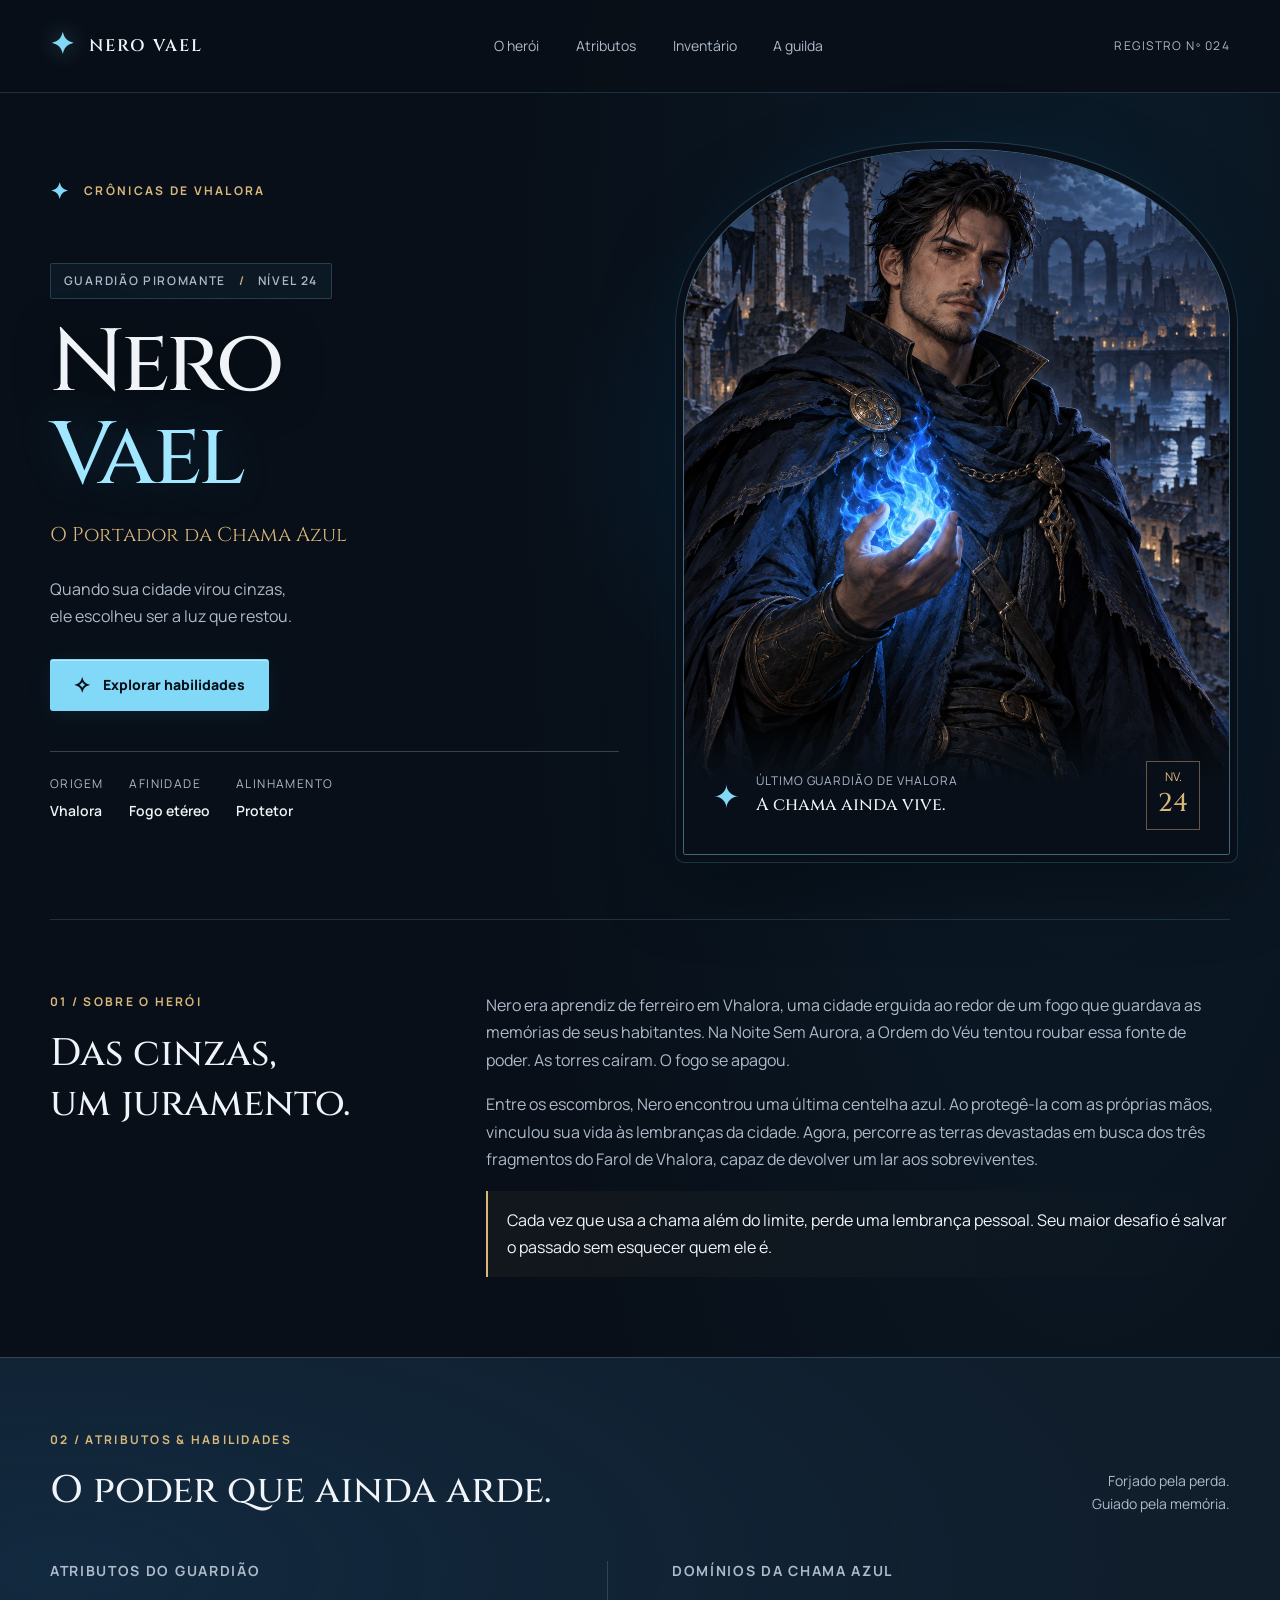
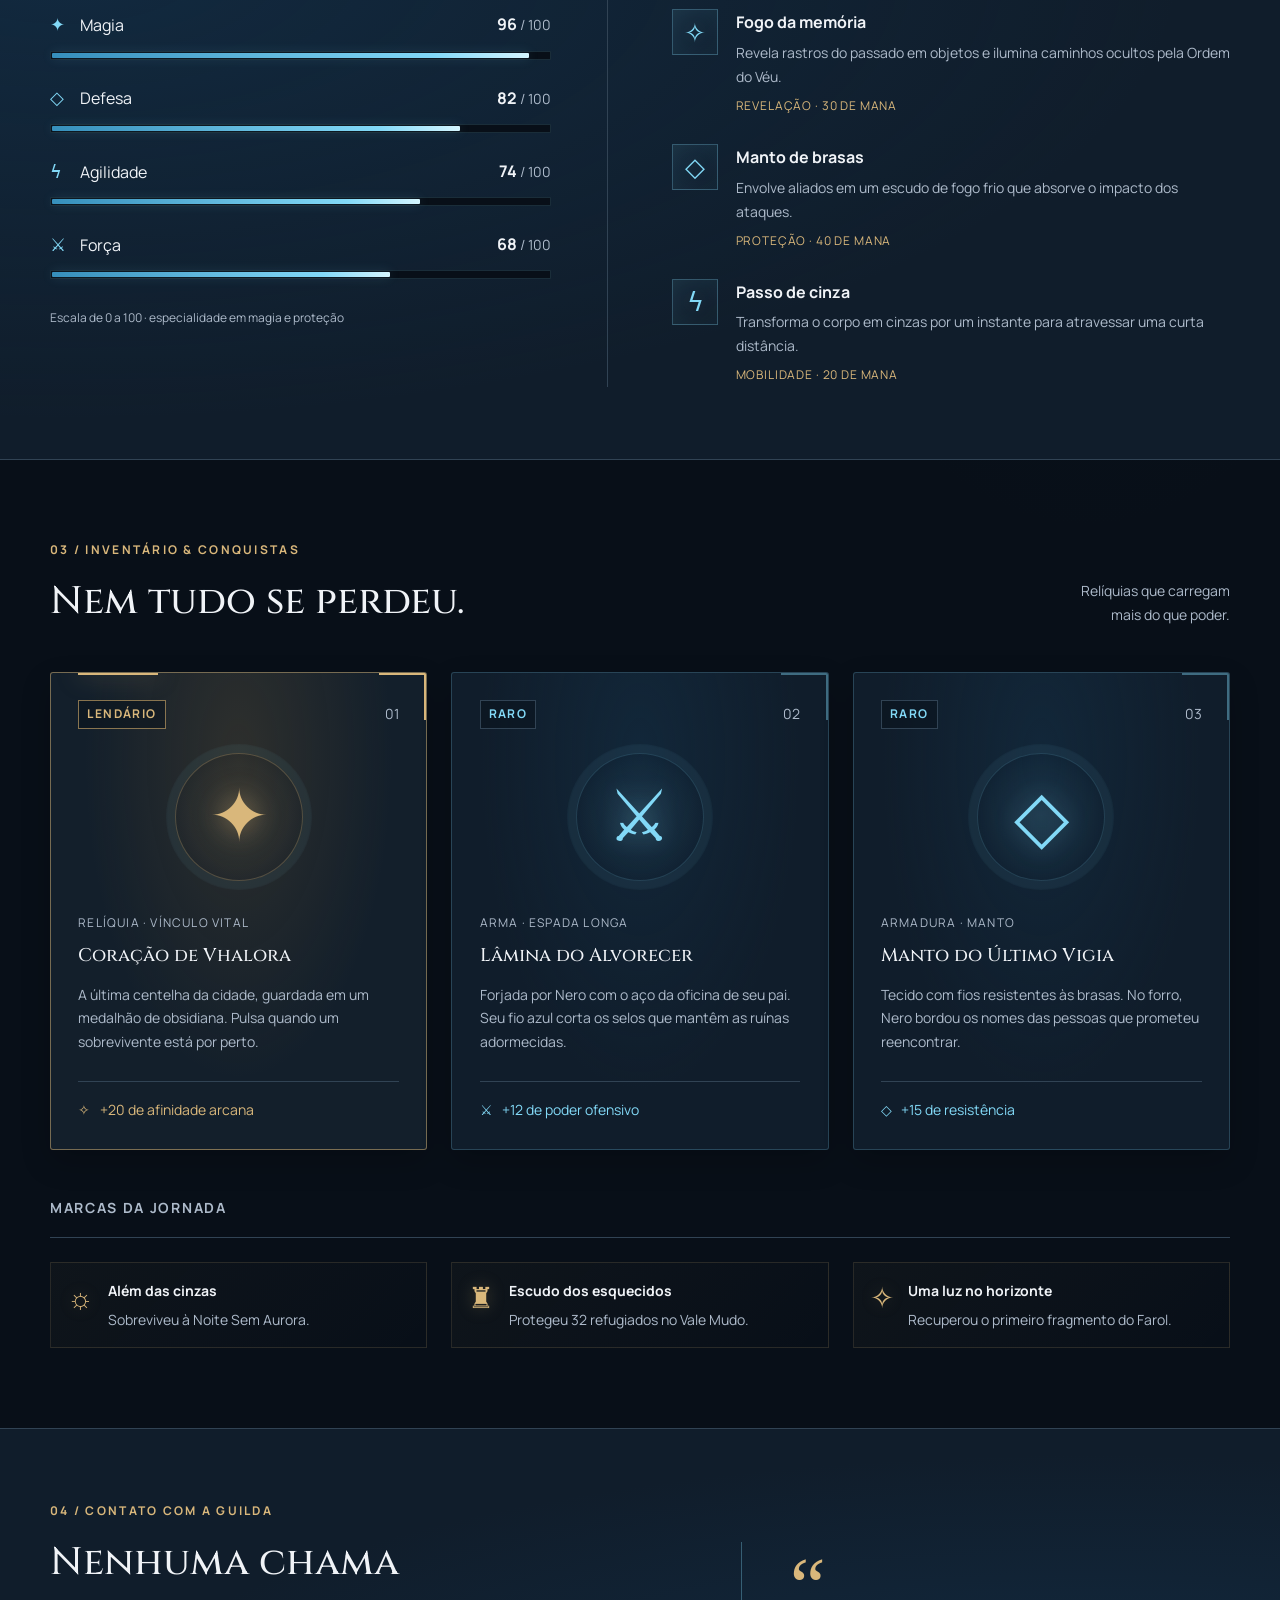
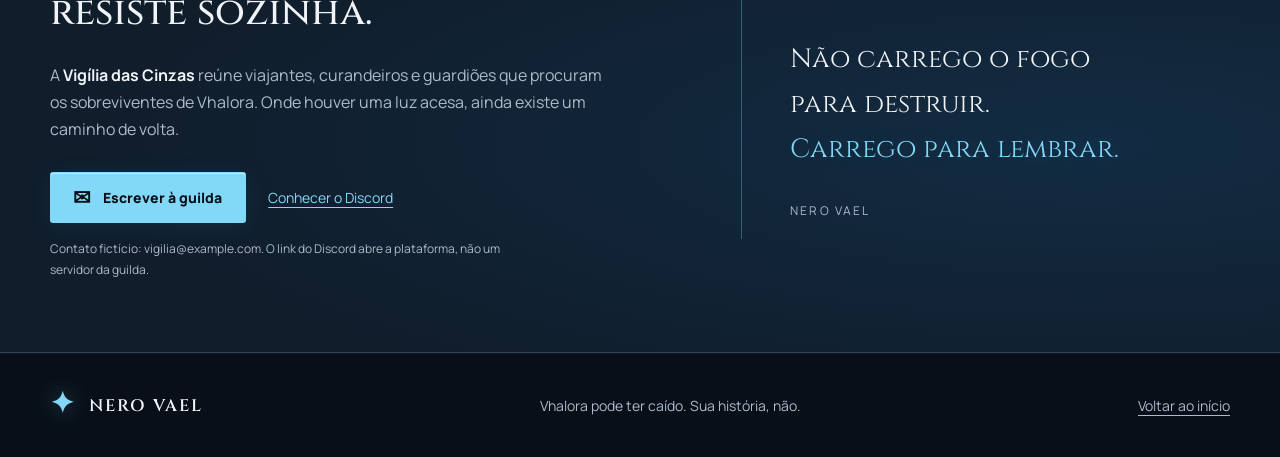
==== index.html @ 5d84b504 "Add files via upload" ====
<!doctype html>
<html lang="pt-BR">
<head>
  <meta charset="utf-8">
  <meta name="viewport" content="width=device-width, initial-scale=1">
  <meta name="description" content="Conheça Nero Vael, o Portador da Chama Azul. História, habilidades e relíquias de um guardião que protege a última centelha de Vhalora.">
  <meta name="theme-color" content="#080f18">
  <title>Nero Vael | O Portador da Chama Azul</title>
  <link rel="icon" type="image/svg+xml" href="data:image/svg+xml,%3Csvg xmlns='http://www.w3.org/2000/svg' viewBox='0 0 32 32'%3E%3Crect width='32' height='32' rx='7' fill='%23080f18'/%3E%3Cpath d='M16 3 20 12 29 16 20 20 16 29 12 20 3 16 12 12Z' fill='%2382d9f7'/%3E%3C/svg%3E">
  <link rel="preconnect" href="https://fonts.googleapis.com">
  <link rel="preconnect" href="https://fonts.gstatic.com" crossorigin>
  <link href="https://fonts.googleapis.com/css2?family=Cinzel:wght@400;500;600;700&family=Manrope:wght@400;500;600;700;800&display=swap" rel="stylesheet">
  <link rel="stylesheet" href="style.css">
</head>
<body>
  <a class="pular-conteudo" href="#conteudo">Pular para o conteúdo</a>

  <!-- Cabeçalho: os quatro links levam às seções da mesma página. -->
  <header class="cabecalho" id="topo">
    <div class="container cabecalho-conteudo">
      <a class="marca" href="#topo" aria-label="Nero Vael, início"><span aria-hidden="true">✦</span> NERO VAEL</a>
      <nav class="menu" aria-label="Navegação principal">
        <a href="#sobre">O herói</a>
        <a href="#atributos">Atributos</a>
        <a href="#inventario">Inventário</a>
        <a href="#guilda">A guilda</a>
      </nav>
      <span class="registro">REGISTRO Nº 024</span>
    </div>
  </header>

  <main id="conteudo">
    <!-- 01. Sobre o Herói: identidade, retrato e história original. -->
    <section class="sobre container" id="sobre" aria-labelledby="nome-heroi">
      <div class="apresentacao">
        <p class="sobretitulo"><span aria-hidden="true">✦</span> CRÔNICAS DE VHALORA</p>
        <p class="classe">GUARDIÃO PIROMANTE <span aria-hidden="true">/</span> NÍVEL 24</p>
        <h1 id="nome-heroi">Nero <span>Vael</span></h1>
        <p class="titulo-heroi">O Portador da Chama Azul</p>
        <p class="resumo">Quando sua cidade virou cinzas,<br class="quebra-desktop"> ele escolheu ser a luz que restou.</p>
        <a class="botao botao-primario" href="#atributos"><span aria-hidden="true">✧</span> Explorar habilidades</a>
        <dl class="dados-heroi">
          <div><dt>ORIGEM</dt><dd>Vhalora</dd></div>
          <div><dt>AFINIDADE</dt><dd>Fogo etéreo</dd></div>
          <div><dt>ALINHAMENTO</dt><dd>Protetor</dd></div>
        </dl>
      </div>
      <figure class="retrato">
        <img src="imagens/nero-vael.png" alt="Nero Vael, guardião de cabelos escuros e manto azul-noturno, segurando uma chama azul diante das ruínas de Vhalora." width="768" height="1024" fetchpriority="high">
        <figcaption><span aria-hidden="true">✦</span><div><span class="legenda-menor">ÚLTIMO GUARDIÃO DE VHALORA</span><strong>A chama ainda vive.</strong></div><span class="selo-nivel">NV.<b>24</b></span></figcaption>
      </figure>
      <div class="historia">
        <div><p class="sobretitulo">01 / SOBRE O HERÓI</p><h2>Das cinzas, <br>um juramento.</h2></div>
        <div class="historia-texto"><p>Nero era aprendiz de ferreiro em Vhalora, uma cidade erguida ao redor de um fogo que guardava as memórias de seus habitantes. Na Noite Sem Aurora, a Ordem do Véu tentou roubar essa fonte de poder. As torres caíram. O fogo se apagou.</p><p>Entre os escombros, Nero encontrou uma última centelha azul. Ao protegê-la com as próprias mãos, vinculou sua vida às lembranças da cidade. Agora, percorre as terras devastadas em busca dos três fragmentos do Farol de Vhalora, capaz de devolver um lar aos sobreviventes.</p><p class="limite-poder">Cada vez que usa a chama além do limite, perde uma lembrança pessoal. Seu maior desafio é salvar o passado sem esquecer quem ele é.</p></div>
      </div>
    </section>

    <!-- 02. Atributos: números e barras estáticas; habilidades sem JavaScript. -->
    <section class="secao-atributos" id="atributos" aria-labelledby="titulo-atributos">
      <div class="container">
        <div class="cabecalho-secao"><div><p class="sobretitulo">02 / ATRIBUTOS & HABILIDADES</p><h2 id="titulo-atributos">O poder que ainda arde.</h2></div><p>Forjado pela perda. <br>Guiado pela memória.</p></div>
        <div class="painel-poderes">
          <div class="atributos">
            <h3 class="titulo-pequeno">ATRIBUTOS DO GUARDIÃO</h3>
            <div class="atributo"><div class="rotulo-atributo"><span><span class="icone" aria-hidden="true">✦</span> Magia</span><span><strong>96</strong> / 100</span></div><div class="barra-atributo" role="meter" aria-label="Magia" aria-valuemin="0" aria-valuemax="100" aria-valuenow="96"><div class="preenchimento" style="width:96%"></div></div></div>
            <div class="atributo"><div class="rotulo-atributo"><span><span class="icone" aria-hidden="true">◇</span> Defesa</span><span><strong>82</strong> / 100</span></div><div class="barra-atributo" role="meter" aria-label="Defesa" aria-valuemin="0" aria-valuemax="100" aria-valuenow="82"><div class="preenchimento" style="width:82%"></div></div></div>
            <div class="atributo"><div class="rotulo-atributo"><span><span class="icone" aria-hidden="true">ϟ</span> Agilidade</span><span><strong>74</strong> / 100</span></div><div class="barra-atributo" role="meter" aria-label="Agilidade" aria-valuemin="0" aria-valuemax="100" aria-valuenow="74"><div class="preenchimento" style="width:74%"></div></div></div>
            <div class="atributo"><div class="rotulo-atributo"><span><span class="icone" aria-hidden="true">⚔</span> Força</span><span><strong>68</strong> / 100</span></div><div class="barra-atributo" role="meter" aria-label="Força" aria-valuemin="0" aria-valuemax="100" aria-valuenow="68"><div class="preenchimento" style="width:68%"></div></div></div>
            <p class="nota-atributos">Escala de 0 a 100 · especialidade em magia e proteção</p>
          </div>
          <div class="habilidades"><h3 class="titulo-pequeno">DOMÍNIOS DA CHAMA AZUL</h3><ul class="lista-habilidades">
            <li><span class="simbolo-habilidade" aria-hidden="true">✧</span><div><h4>Fogo da memória</h4><p>Revela rastros do passado em objetos e ilumina caminhos ocultos pela Ordem do Véu.</p><span class="categoria">REVELAÇÃO · 30 DE MANA</span></div></li>
            <li><span class="simbolo-habilidade" aria-hidden="true">◇</span><div><h4>Manto de brasas</h4><p>Envolve aliados em um escudo de fogo frio que absorve o impacto dos ataques.</p><span class="categoria">PROTEÇÃO · 40 DE MANA</span></div></li>
            <li><span class="simbolo-habilidade" aria-hidden="true">ϟ</span><div><h4>Passo de cinza</h4><p>Transforma o corpo em cinzas por um instante para atravessar uma curta distância.</p><span class="categoria">MOBILIDADE · 20 DE MANA</span></div></li>
          </ul></div>
        </div>
      </div>
    </section>

    <!-- 03. Inventário: CSS Grid com um, dois ou três cards por linha. -->
    <section class="inventario container" id="inventario" aria-labelledby="titulo-inventario">
      <div class="cabecalho-secao"><div><p class="sobretitulo">03 / INVENTÁRIO & CONQUISTAS</p><h2 id="titulo-inventario">Nem tudo se perdeu.</h2></div><p>Relíquias que carregam <br>mais do que poder.</p></div>
      <div class="grade-inventario">
        <article class="card-item item-lendario"><div class="topo-item"><span class="raridade lendario">LENDÁRIO</span><span class="numero-item">01</span></div><div class="icone-item" aria-hidden="true">✦</div><p class="tipo-item">RELÍQUIA · VÍNCULO VITAL</p><h3>Coração de Vhalora</h3><p>A última centelha da cidade, guardada em um medalhão de obsidiana. Pulsa quando um sobrevivente está por perto.</p><div class="efeito-item"><span aria-hidden="true">✧</span> +20 de afinidade arcana</div></article>
        <article class="card-item"><div class="topo-item"><span class="raridade raro">RARO</span><span class="numero-item">02</span></div><div class="icone-item" aria-hidden="true">⚔</div><p class="tipo-item">ARMA · ESPADA LONGA</p><h3>Lâmina do Alvorecer</h3><p>Forjada por Nero com o aço da oficina de seu pai. Seu fio azul corta os selos que mantêm as ruínas adormecidas.</p><div class="efeito-item"><span aria-hidden="true">⚔</span> +12 de poder ofensivo</div></article>
        <article class="card-item"><div class="topo-item"><span class="raridade raro">RARO</span><span class="numero-item">03</span></div><div class="icone-item" aria-hidden="true">◇</div><p class="tipo-item">ARMADURA · MANTO</p><h3>Manto do Último Vigia</h3><p>Tecido com fios resistentes às brasas. No forro, Nero bordou os nomes das pessoas que prometeu reencontrar.</p><div class="efeito-item"><span aria-hidden="true">◇</span> +15 de resistência</div></article>
      </div>
      <div class="conquistas"><h3 class="titulo-pequeno">MARCAS DA JORNADA</h3><ul><li><span aria-hidden="true">☼</span><div><strong>Além das cinzas</strong><span>Sobreviveu à Noite Sem Aurora.</span></div></li><li><span aria-hidden="true">♜</span><div><strong>Escudo dos esquecidos</strong><span>Protegeu 32 refugiados no Vale Mudo.</span></div></li><li><span aria-hidden="true">✧</span><div><strong>Uma luz no horizonte</strong><span>Recuperou o primeiro fragmento do Farol.</span></div></li></ul></div>
    </section>

    <!-- 04. Contato com a Guilda: canal fictício explicitamente identificado. -->
    <section class="guilda" id="guilda" aria-labelledby="titulo-guilda"><div class="container guilda-conteudo"><div><p class="sobretitulo">04 / CONTATO COM A GUILDA</p><h2 id="titulo-guilda">Nenhuma chama<br>resiste sozinha.</h2><p>A <strong>Vigília das Cinzas</strong> reúne viajantes, curandeiros e guardiões que procuram os sobreviventes de Vhalora. Onde houver uma luz acesa, ainda existe um caminho de volta.</p><div class="acoes-guilda"><a class="botao botao-primario" href="mailto:vigilia@example.com"><span aria-hidden="true">✉</span> Escrever à guilda</a><a class="link-comunidade" href="https://discord.com/" target="_blank" rel="noopener noreferrer">Conhecer o Discord <span class="sr-only">(abre em nova aba)</span></a></div><p class="aviso-contato">Contato fictício: vigilia@example.com. O link do Discord abre a plataforma, não um servidor da guilda.</p></div><blockquote><span aria-hidden="true">“</span><p>Não carrego o fogo<br>para destruir.<br><em>Carrego para lembrar.</em></p><cite>NERO VAEL</cite></blockquote></div></section>
  </main>

  <!-- Rodapé: identidade e retorno ao início, sem dependência de scripts. -->
  <footer class="rodape"><div class="container rodape-conteudo"><a class="marca" href="#topo"><span aria-hidden="true">✦</span> NERO VAEL</a><p>Vhalora pode ter caído. Sua história, não.</p><a href="#topo">Voltar ao início</a></div></footer>
</body>
</html>
---- style.css ----
/* ==========================================================
   01. Identidade visual e fundamentos
   Cores e espaçamentos reutilizados em toda a ficha.
   ========================================================== */
:root {
  --cor-fundo: #080f18;
  --cor-painel: #101d2b;
  --cor-painel-claro: #152638;
  --cor-texto: #f0f3f7;
  --cor-suave: #adbaca;
  --cor-chama: #82d9f7;
  --cor-ouro: #d9b77b;
  --cor-borda: #314354;
  --espaco-xs: .5rem;
  --espaco-sm: 1rem;
  --espaco-md: 1.5rem;
  --espaco-lg: 2rem;
  --espaco-xl: 4rem;
  --fonte-titulo: 'Cinzel', Georgia, serif;
  --fonte-texto: 'Manrope', Arial, sans-serif;
}
* { box-sizing: border-box; }
html { scroll-behavior: smooth; scroll-padding-top: 2rem; }
body { margin: 0; background: var(--cor-fundo); color: var(--cor-texto); font-family: var(--fonte-texto); font-size: 1rem; line-height: 1.7; }
img { display: block; max-width: 100%; }
a { color: inherit; text-underline-offset: .3em; }
a:focus-visible { outline: 3px solid var(--cor-chama); outline-offset: 5px; border-radius: 2px; }
h1, h2, h3, h4, p, figure, blockquote { margin: 0; }
h1, h2 { font-family: var(--fonte-titulo); font-weight: 500; }
h2 { font-size: clamp(1.75rem, 3vw, 2.6rem); line-height: 1.3; }
h3 { font-size: 1.2rem; line-height: 1.4; }
::selection { color: var(--cor-fundo); background: var(--cor-chama); }
.container { width: min(1180px, calc(100% - 5rem)); margin-inline: auto; }
.sobretitulo { color: var(--cor-ouro); font-size: .75rem; font-weight: 700; letter-spacing: .19em; margin-bottom: var(--espaco-sm); }
.sobretitulo > span { color: var(--cor-chama); font-size: 1.35rem; vertical-align: middle; margin-right: .6rem; }
.titulo-pequeno { font-family: var(--fonte-texto); font-size: .875rem; font-weight: 700; letter-spacing: .12em; }
.sr-only { position: absolute; width: 1px; height: 1px; padding: 0; margin: -1px; overflow: hidden; clip: rect(0,0,0,0); white-space: nowrap; border: 0; }
.pular-conteudo { position: absolute; top: -100px; left: 1rem; z-index: 10; padding: 1rem; background: var(--cor-chama); color: var(--cor-fundo); }
.pular-conteudo:focus { top: 1rem; }

/* 02. Cabeçalho e navegação: Flexbox com espaçamento uniforme. */
.cabecalho { border-bottom: 1px solid var(--cor-borda); }
.cabecalho-conteudo { min-height: 92px; display: flex; justify-content: space-between; align-items: center; gap: var(--espaco-lg); }
.marca { display: inline-flex; align-items: center; gap: .8rem; min-height: 44px; text-decoration: none; font-family: var(--fonte-titulo); font-weight: 600; font-size: 1.05rem; letter-spacing: .12em; white-space: nowrap; }
.marca > span { color: var(--cor-chama); font-size: 1.8rem; }
.menu { display: flex; align-items: center; justify-content: space-evenly; gap: 1.8rem; }
.menu a { display: inline-flex; align-items: center; min-height: 44px; padding: .25rem; font-size: .875rem; color: var(--cor-suave); text-decoration: none; border-bottom: 1px solid transparent; transition: color .2s, border-color .2s; }
.menu a:hover, .menu a:focus-visible { color: var(--cor-chama); border-bottom-color: var(--cor-chama); }
.registro { color: var(--cor-suave); font-size: .75rem; letter-spacing: .12em; }

/* 03. Sobre o herói: retrato, identidade e biografia. */
.sobre { display: grid; grid-template-columns: 1.04fr 1fr; column-gap: 4rem; padding-top: 3.5rem; padding-bottom: 5rem; }
.apresentacao { padding-block: 1.5rem 2rem; align-self: center; }
.classe { color: var(--cor-suave); font-size: .75rem; font-weight: 600; letter-spacing: .14em; margin-top: 2.3rem; }
.classe span { color: var(--cor-ouro); padding-inline: .55rem; }
h1 { font-size: clamp(3.6rem, 6.9vw, 6.4rem); line-height: 1.05; letter-spacing: -.035em; margin: 1.2rem 0 .9rem; }
h1 span { color: var(--cor-chama); display: block; }
.titulo-heroi { color: var(--cor-ouro); font-family: var(--fonte-titulo); font-size: clamp(1rem, 1.7vw, 1.25rem); }
.resumo { color: var(--cor-suave); margin: 1.5rem 0 1.8rem; font-size: 1rem; }
.botao { display: inline-flex; align-items: center; justify-content: center; gap: .75rem; min-height: 50px; padding: .8rem 1.4rem; font-size: .875rem; font-weight: 800; text-decoration: none; border: 1px solid transparent; border-radius: 3px; transition: background-color .22s ease, transform .22s ease, box-shadow .22s ease; }
.botao-primario { color: var(--cor-fundo); background: var(--cor-chama); }
.botao-primario:hover { background: #b5edff; transform: scale(1.035); box-shadow: 0 0 26px #82d9f724; }
.botao > span { font-size: 1.3rem; line-height: 1; }
.dados-heroi { display: flex; flex-wrap: wrap; gap: 1.6rem; margin: 2.5rem 0 0; padding-top: 1.4rem; border-top: 1px solid var(--cor-borda); }
.dados-heroi dt { color: var(--cor-suave); font-size: .75rem; letter-spacing: .12em; }
.dados-heroi dd { margin: .3rem 0 0; font-size: .875rem; font-weight: 600; }
.retrato { min-width: 0; position: relative; align-self: stretch; background: var(--cor-painel); border: 1px solid #425361; overflow: hidden; border-radius: 48% 48% 3px 3px / 25% 25% 3px 3px; }
.retrato img { width: 100%; height: 100%; min-height: 550px; max-height: 650px; object-fit: cover; object-position: center 28%; }
.retrato figcaption { position: absolute; bottom: 0; left: 0; right: 0; display: flex; align-items: center; gap: 1rem; padding: 3rem 1.8rem 1.5rem; background: linear-gradient(transparent, #080f18 50%); }
.retrato figcaption > span:first-child { color: var(--cor-chama); font-size: 2rem; }
.legenda-menor { color: var(--cor-suave); font-size: .75rem; letter-spacing: .08em; display: block; }
.retrato figcaption strong { font-family: var(--fonte-titulo); font-size: 1.1rem; font-weight: 500; }
.selo-nivel { display: flex; flex-direction: column; align-items: center; margin-left: auto; border-left: 1px solid var(--cor-borda); padding-left: 1rem; color: var(--cor-ouro); font-size: .75rem; line-height: 1.4; }
.selo-nivel b { font-size: 1.6rem; font-family: var(--fonte-titulo); font-weight: 500; }
.historia { grid-column: 1 / -1; display: grid; grid-template-columns: 1fr 2fr; gap: 4rem; padding-top: 4.5rem; margin-top: 4rem; border-top: 1px solid var(--cor-borda); }
.historia-texto { color: var(--cor-suave); }
.historia-texto p + p { margin-top: 1.1rem; }
.historia-texto .limite-poder { color: var(--cor-texto); border-left: 2px solid var(--cor-ouro); padding-left: 1.2rem; }

/* 04. Atributos: a largura percentual de cada div representa seu valor. */
.secao-atributos { background: var(--cor-painel); padding-block: 4.5rem; border-block: 1px solid var(--cor-borda); }
.cabecalho-secao { display: flex; align-items: end; justify-content: space-between; gap: 2rem; margin-bottom: 2.8rem; }
.cabecalho-secao > p { color: var(--cor-suave); font-size: .875rem; text-align: right; }
.painel-poderes { display: grid; grid-template-columns: 1fr 1fr; gap: 4rem; }
.atributos { padding-right: 3.5rem; border-right: 1px solid var(--cor-borda); }
.atributos > h3, .habilidades > h3 { color: var(--cor-suave); margin-bottom: 1.8rem; }
.atributo { margin-bottom: 1.4rem; }
.rotulo-atributo { display: flex; justify-content: space-between; gap: 1rem; align-items: center; margin-bottom: .65rem; }
.rotulo-atributo > span:last-child { color: var(--cor-suave); font-size: .875rem; }
.rotulo-atributo strong { color: var(--cor-texto); font-size: 1rem; }
.icone { display: inline-block; color: var(--cor-chama); width: 1.7rem; font-size: 1.15rem; }
.barra-atributo { height: 7px; border-radius: 1px; background: #344658; overflow: hidden; }
.preenchimento { height: 100%; background: var(--cor-chama); border-radius: inherit; }
.nota-atributos { color: var(--cor-suave); font-size: .75rem; padding-top: .4rem; }
.lista-habilidades { list-style: none; margin: 0; padding: 0; }
.lista-habilidades li { display: flex; gap: 1.1rem; }
.lista-habilidades li + li { margin-top: 1.6rem; }
.simbolo-habilidade { display: flex; align-items: center; justify-content: center; width: 46px; height: 46px; flex-shrink: 0; border: 1px solid var(--cor-borda); color: var(--cor-chama); font-size: 1.6rem; }
.lista-habilidades h4 { font-size: 1rem; font-weight: 700; margin-bottom: .3rem; }
.lista-habilidades p { color: var(--cor-suave); font-size: .875rem; }
.categoria { display: inline-block; color: var(--cor-ouro); font-size: .75rem; letter-spacing: .07em; margin-top: .45rem; }

/* 05. Inventário e conquistas: grade responsiva e raridade também em texto. */
.inventario { padding-block: 5rem; }
.grade-inventario { display: grid; grid-template-columns: repeat(3, minmax(0, 1fr)); gap: var(--espaco-md); }
.card-item { position: relative; display: flex; flex-direction: column; padding: 1.7rem; background: var(--cor-painel); border: 1px solid var(--cor-borda); border-radius: 3px; }
.item-lendario { border-color: #897550; background: linear-gradient(145deg, #202932, var(--cor-painel) 65%); }
.item-lendario::before { content: ''; position: absolute; top: -1px; left: 1.7rem; width: 3rem; height: 3px; background: var(--cor-ouro); }
.topo-item { display: flex; justify-content: space-between; align-items: center; }
.raridade { font-size: .75rem; font-weight: 700; letter-spacing: .12em; padding: .2rem .5rem; border: 1px solid var(--cor-borda); }
.lendario { color: var(--cor-ouro); border-color: #897550; }
.raro { color: var(--cor-chama); }
.numero-item { color: var(--cor-suave); font-size: .875rem; }
.icone-item { align-self: center; font-family: Georgia, 'Segoe UI Symbol', serif; font-size: 4.5rem; color: var(--cor-chama); line-height: 1; padding-block: 2rem; }
.item-lendario .icone-item { color: var(--cor-ouro); }
.tipo-item { color: var(--cor-suave); font-size: .75rem; letter-spacing: .1em; margin-bottom: .6rem; }
.card-item h3 { font-family: var(--fonte-titulo); font-weight: 500; font-size: 1.15rem; margin-bottom: .9rem; }
.card-item h3 + p { color: var(--cor-suave); font-size: .875rem; flex-grow: 1; }
.efeito-item { border-top: 1px solid var(--cor-borda); margin-top: 1.7rem; padding-top: 1rem; color: var(--cor-chama); font-size: .875rem; }
.efeito-item span { margin-right: .4rem; }
.item-lendario .efeito-item { color: var(--cor-ouro); }
.conquistas { margin-top: 3rem; }
.conquistas h3 { color: var(--cor-suave); margin-bottom: 1.2rem; }
.conquistas ul { display: grid; grid-template-columns: repeat(3, minmax(0, 1fr)); list-style: none; padding: 1.5rem 0 0; margin: 0; border-top: 1px solid var(--cor-borda); gap: 1.5rem; }
.conquistas li { display: flex; align-items: start; gap: .9rem; }
.conquistas li > span { color: var(--cor-ouro); font-size: 1.8rem; line-height: 1.3; }
.conquistas strong { display: block; font-size: .875rem; }
.conquistas div > span { display: block; font-size: .875rem; color: var(--cor-suave); margin-top: .3rem; }

/* 06. Guilda: chamadas com área de toque, hover e foco visível. */
.guilda { padding-block: 4.5rem; background: var(--cor-painel); border-block: 1px solid var(--cor-borda); }
.guilda-conteudo { display: grid; grid-template-columns: 1.25fr 1fr; gap: 5rem; align-items: center; }
.guilda h2 { margin-bottom: 1.5rem; }
.guilda h2 + p { color: var(--cor-suave); max-width: 560px; }
.guilda strong { color: var(--cor-texto); }
.acoes-guilda { display: flex; align-items: center; flex-wrap: wrap; gap: 1.4rem; margin-top: 1.8rem; }
.link-comunidade { display: inline-flex; align-items: center; min-height: 44px; font-size: .875rem; color: var(--cor-chama); }
.link-comunidade:hover { color: #b5edff; }
.aviso-contato { margin-top: 1rem; color: var(--cor-suave); font-size: .75rem; max-width: 480px; }
blockquote { border-left: 1px solid var(--cor-borda); padding-left: 3rem; }
blockquote > span { font-family: Georgia, serif; font-size: 5rem; line-height: .7; color: var(--cor-ouro); }
blockquote p { font-family: var(--fonte-titulo); font-size: clamp(1.2rem, 2.2vw, 1.65rem); line-height: 1.7; margin-block: 1rem 1.5rem; }
blockquote em { font-style: normal; color: var(--cor-chama); }
blockquote cite { color: var(--cor-suave); font-size: .75rem; font-style: normal; letter-spacing: .18em; }

/* 07. Rodapé. */
.rodape { padding-block: 1.7rem; }
.rodape-conteudo { display: flex; justify-content: space-between; align-items: center; gap: 1.5rem; }
.rodape p { color: var(--cor-suave); font-size: .875rem; }
.rodape-conteudo > a:last-child { display: inline-flex; align-items: center; min-height: 44px; color: var(--cor-suave); font-size: .875rem; }
.rodape a:hover { color: var(--cor-chama); }

/* 08. Tablet: duas colunas no inventário (640 a 1023 px). */
@media (max-width: 1023px) {
  .container { width: calc(100% - 3rem); }
  .registro { display: none; }
  .menu { gap: 1rem; }
  .sobre { column-gap: 2rem; }
  h1 { font-size: clamp(3.4rem, 8vw, 5rem); }
  .retrato img { min-height: 540px; }
  .retrato figcaption { padding-inline: 1rem; gap: .6rem; }
  .legenda-menor { font-size: .75rem; letter-spacing: 0; }
  .selo-nivel { display: none; }
  .historia { gap: 2rem; }
  .painel-poderes { gap: 2rem; }
  .atributos { padding-right: 2rem; }
  .grade-inventario, .conquistas ul { grid-template-columns: repeat(2, minmax(0, 1fr)); }
  .guilda-conteudo { gap: 2rem; }
  blockquote { padding-left: 2rem; }
  .rodape-conteudo { flex-wrap: wrap; }
}

/* 09. Celular: uma coluna, menu sempre acessível, sem JavaScript. */
@media (max-width: 639px) {
  .container { width: calc(100% - 2.5rem); }
  .cabecalho-conteudo { flex-direction: column; gap: .1rem; padding-top: .7rem; padding-bottom: .4rem; }
  .menu { justify-content: space-between; width: 100%; gap: .25rem; }
  .menu a { font-size: .875rem; }
  .marca { font-size: .95rem; }
  .sobre { grid-template-columns: minmax(0, 1fr); padding-top: 1.5rem; padding-bottom: 3rem; }
  .apresentacao { padding-top: .7rem; }
  .classe { margin-top: 1.4rem; font-size: .75rem; letter-spacing: .07em; }
  h1 { font-size: clamp(3.5rem, 16vw, 5.2rem); }
  h1 span { display: inline; }
  .titulo-heroi { font-size: 1rem; }
  .resumo { margin-block: 1rem 1.4rem; }
  .dados-heroi { gap: 1.3rem; margin-top: 1.8rem; }
  .dados-heroi dt { letter-spacing: .06em; }
  .retrato { max-width: 440px; width: 100%; margin-inline: auto; }
  .retrato img { height: auto; aspect-ratio: 4/5; min-height: 0; max-height: none; }
  .retrato figcaption { padding: 3rem 1.2rem 1.2rem; }
  .selo-nivel { display: flex; }
  .historia { grid-template-columns: minmax(0, 1fr); gap: 1.4rem; padding-top: 2.5rem; margin-top: 2.5rem; }
  .historia h2 br { display: none; }
  .secao-atributos, .inventario, .guilda { padding-block: 3rem; }
  .cabecalho-secao { display: block; margin-bottom: 2rem; }
  .cabecalho-secao > p { text-align: left; margin-top: 1rem; }
  .cabecalho-secao > p br { display: none; }
  .painel-poderes, .grade-inventario, .conquistas ul, .guilda-conteudo { grid-template-columns: minmax(0, 1fr); }
  .atributos { border-right: 0; padding: 0 0 2rem; border-bottom: 1px solid var(--cor-borda); }
  .conquistas ul { gap: 1.3rem; }
  .guilda-conteudo { gap: 2.5rem; }
  blockquote { padding-left: 1.5rem; }
  blockquote p { font-size: 1.5rem; }
  .rodape-conteudo { flex-direction: column; align-items: start; gap: .5rem; }
}

/* 10. Acabamento visual: luz ambiente, molduras e movimento em CSS.
   Apenas transform e opacity são animados continuamente. */
body { background-image: radial-gradient(ellipse at 85% 10%, #12344c55, transparent 38%); }
.cabecalho { background: #080f18e8; border-bottom-color: #82d9f72b; }
.marca > span { text-shadow: 0 0 22px #82d9f770; }
.menu a { position: relative; }
.menu a::after { content: ''; position: absolute; bottom: 3px; left: 0; width: 100%; height: 1px; background: var(--cor-chama); transform: scaleX(0); transform-origin: left; transition: transform .3s ease; box-shadow: 0 0 10px #82d9f780; }
.menu a:hover::after, .menu a:focus-visible::after { transform: scaleX(1); }
.sobre { position: relative; isolation: isolate; }
.sobre::before { content: ''; position: absolute; z-index: -1; top: 5%; right: -1%; width: 60%; height: 600px; pointer-events: none; background: radial-gradient(ellipse, #138de526, transparent 68%); animation: luz-ambiente 7s ease-in-out infinite alternate; }
.apresentacao { animation: surgir .85s ease-out both; }
h1 { text-shadow: 0 5px 40px #0008; }
h1 span { color: #a1e7ff; text-shadow: 0 0 45px #53caff35; }
.classe { display: inline-block; padding: .45rem .8rem; border: 1px solid #82d9f733; background: #101d2ba8; border-radius: 2px; }
.botao { position: relative; isolation: isolate; overflow: hidden; box-shadow: inset 0 1px 0 #ffffff70, 0 4px 24px #4abfff16; }
.botao::after { content: ''; position: absolute; inset: -50% -30%; z-index: -1; background: linear-gradient(110deg, transparent 35%, #ffffff65 50%, transparent 65%); transform: translateX(-100%); transition: transform .6s ease; pointer-events: none; }
.botao:hover::after, .botao:focus-visible::after { transform: translateX(100%); }
.botao-primario:hover { box-shadow: 0 0 32px #82d9f744, inset 0 1px 0 #fff; }
.retrato { border-color: #82d9f766; box-shadow: 0 0 0 7px #080f18, 0 0 0 8px #82d9f72b, 0 22px 75px #0009, 0 0 60px #35adff1c; animation: surgir-retrato 1.1s ease-out both; }
.retrato img { transition: transform 1.2s ease; }
.retrato::after { content: ''; position: absolute; inset: 0; pointer-events: none; background: radial-gradient(ellipse at 40% 54%, #47caff22, transparent 38%); opacity: .3; animation: luz-ambiente 4s ease-in-out infinite alternate; }
.retrato figcaption { z-index: 1; }
.selo-nivel { border: 1px solid #d9b77b70; padding: .45rem .7rem; background: #080f18cc; }
.historia { border-top-color: #82d9f72b; }
.historia-texto .limite-poder { background: linear-gradient(90deg, #d9b77b0d, transparent); padding-block: 1rem; }
.secao-atributos { background: radial-gradient(ellipse at 5% 30%, #15426755, transparent 65%), #101d2b; }
.simbolo-habilidade { border-color: #82d9f74a; background: linear-gradient(135deg, #82d9f713, transparent); box-shadow: inset 0 0 18px #82d9f709; transition: border-color .3s, box-shadow .3s; }
.lista-habilidades li:hover .simbolo-habilidade { border-color: var(--cor-chama); box-shadow: 0 0 20px #82d9f72a; }
.barra-atributo { height: 9px; padding: 1px; border: 1px solid #82d9f725; background: #080f18; overflow: visible; }
.preenchimento { background: linear-gradient(90deg, #368fbb, #82d9f7 80%, #d5f6ff); box-shadow: 0 0 12px #82d9f72b; transform-origin: left; animation: carregar-barra 1.3s ease-out both; }
.card-item { overflow: hidden; background: radial-gradient(ellipse at 50% 18%, #163b5655, transparent 60%), #101d2b; border-color: #82d9f735; box-shadow: 0 12px 30px #0003; transition: border-color .35s, box-shadow .35s, transform .35s; }
.card-item::after { content: ''; position: absolute; top: 0; right: 0; width: 45px; height: 45px; border-top: 2px solid #82d9f76b; border-right: 2px solid #82d9f76b; pointer-events: none; }
.item-lendario { background: radial-gradient(ellipse at 50% 18%, #99703333, transparent 58%), #131f2b; border-color: #d9b77b80; }
.item-lendario::after { border-color: #d9b77b; }
.item-lendario::before { width: 5rem; box-shadow: 0 0 22px #d9b77b88; }
.icone-item { width: 128px; height: 128px; display: flex; align-items: center; justify-content: center; padding: 0; margin: 1.5rem auto 2rem; border: 1px solid #82d9f729; border-radius: 50%; background: radial-gradient(circle, #82d9f718, transparent 72%); text-shadow: 0 0 24px #82d9f754; box-shadow: 0 0 0 8px #82d9f704, 0 0 0 9px #82d9f70b; transition: transform .5s ease, text-shadow .5s; }
.item-lendario .icone-item { border-color: #d9b77b44; text-shadow: 0 0 26px #d9b77b70; background: radial-gradient(circle, #d9b77b19, transparent 72%); }
.raridade { background: #080f1877; }
.conquistas li { padding: 1rem; border: 1px solid #d9b77b25; background: linear-gradient(135deg, #d9b77b08, transparent); }
.conquistas li > span { text-shadow: 0 0 18px #d9b77b45; }
.guilda { background: radial-gradient(ellipse at 85% 60%, #16416666, transparent 65%), #101d2b; }
blockquote { padding-block: 1rem; border-color: #82d9f754; }
blockquote em { text-shadow: 0 0 24px #82d9f733; }
.rodape { border-top: 1px solid #82d9f70d; }
@media (hover: hover) and (pointer: fine) {
  .retrato:hover img { transform: scale(1.035); }
  .card-item:hover { transform: translateY(-7px); border-color: #82d9f7aa; box-shadow: 0 18px 38px #0006, 0 0 25px #82d9f711; }
  .item-lendario:hover { border-color: var(--cor-ouro); box-shadow: 0 18px 38px #0006, 0 0 28px #d9b77b22; }
  .card-item:hover .icone-item { transform: scale(1.07); }
}
@keyframes surgir { from { opacity: 0; transform: translateY(18px); } to { opacity: 1; transform: translateY(0); } }
@keyframes surgir-retrato { from { opacity: 0; transform: translateY(22px) scale(.98); } to { opacity: 1; transform: translateY(0) scale(1); } }
@keyframes luz-ambiente { from { opacity: .3; } to { opacity: .8; } }
@keyframes carregar-barra { from { transform: scaleX(0); } to { transform: scaleX(1); } }
@media (max-width: 639px) {
  .retrato { width: calc(100% - 16px); margin-top: .5rem; }
  .classe { font-size: .75rem; letter-spacing: .035em; }
  .sobre::before { width: 100%; top: 400px; }
  .conquistas li { padding: 1.1rem; }
}

/* 10. Preferência por menos movimento e impressão. */
@media (prefers-reduced-motion: reduce) {
  html { scroll-behavior: auto; }
  *, *::before, *::after { transition: none !important; animation: none !important; }
  .botao-primario:hover, .card-item:hover, .card-item:hover .icone-item, .retrato:hover img { transform: none; }
}
@media print {
  body { background: white; color: black; }
  .sobre::before, .retrato::after, .card-item::after { display: none; }
  *, *::before, *::after { animation: none !important; text-shadow: none !important; box-shadow: none !important; }
  .menu, .pular-conteudo, .botao, .rodape-conteudo > a:last-child { display: none; }
  .container { width: 100%; }
  .secao-atributos, .guilda, .card-item { background: white; }
  p, .historia-texto, .historia-texto .limite-poder, .rotulo-atributo strong, .guilda strong, .dados-heroi, blockquote em { color: black !important; }
  .sobre, .inventario, .secao-atributos, .guilda { padding-block: 1.5rem; }
  .card-item, .atributo, .lista-habilidades li { break-inside: avoid; }
}
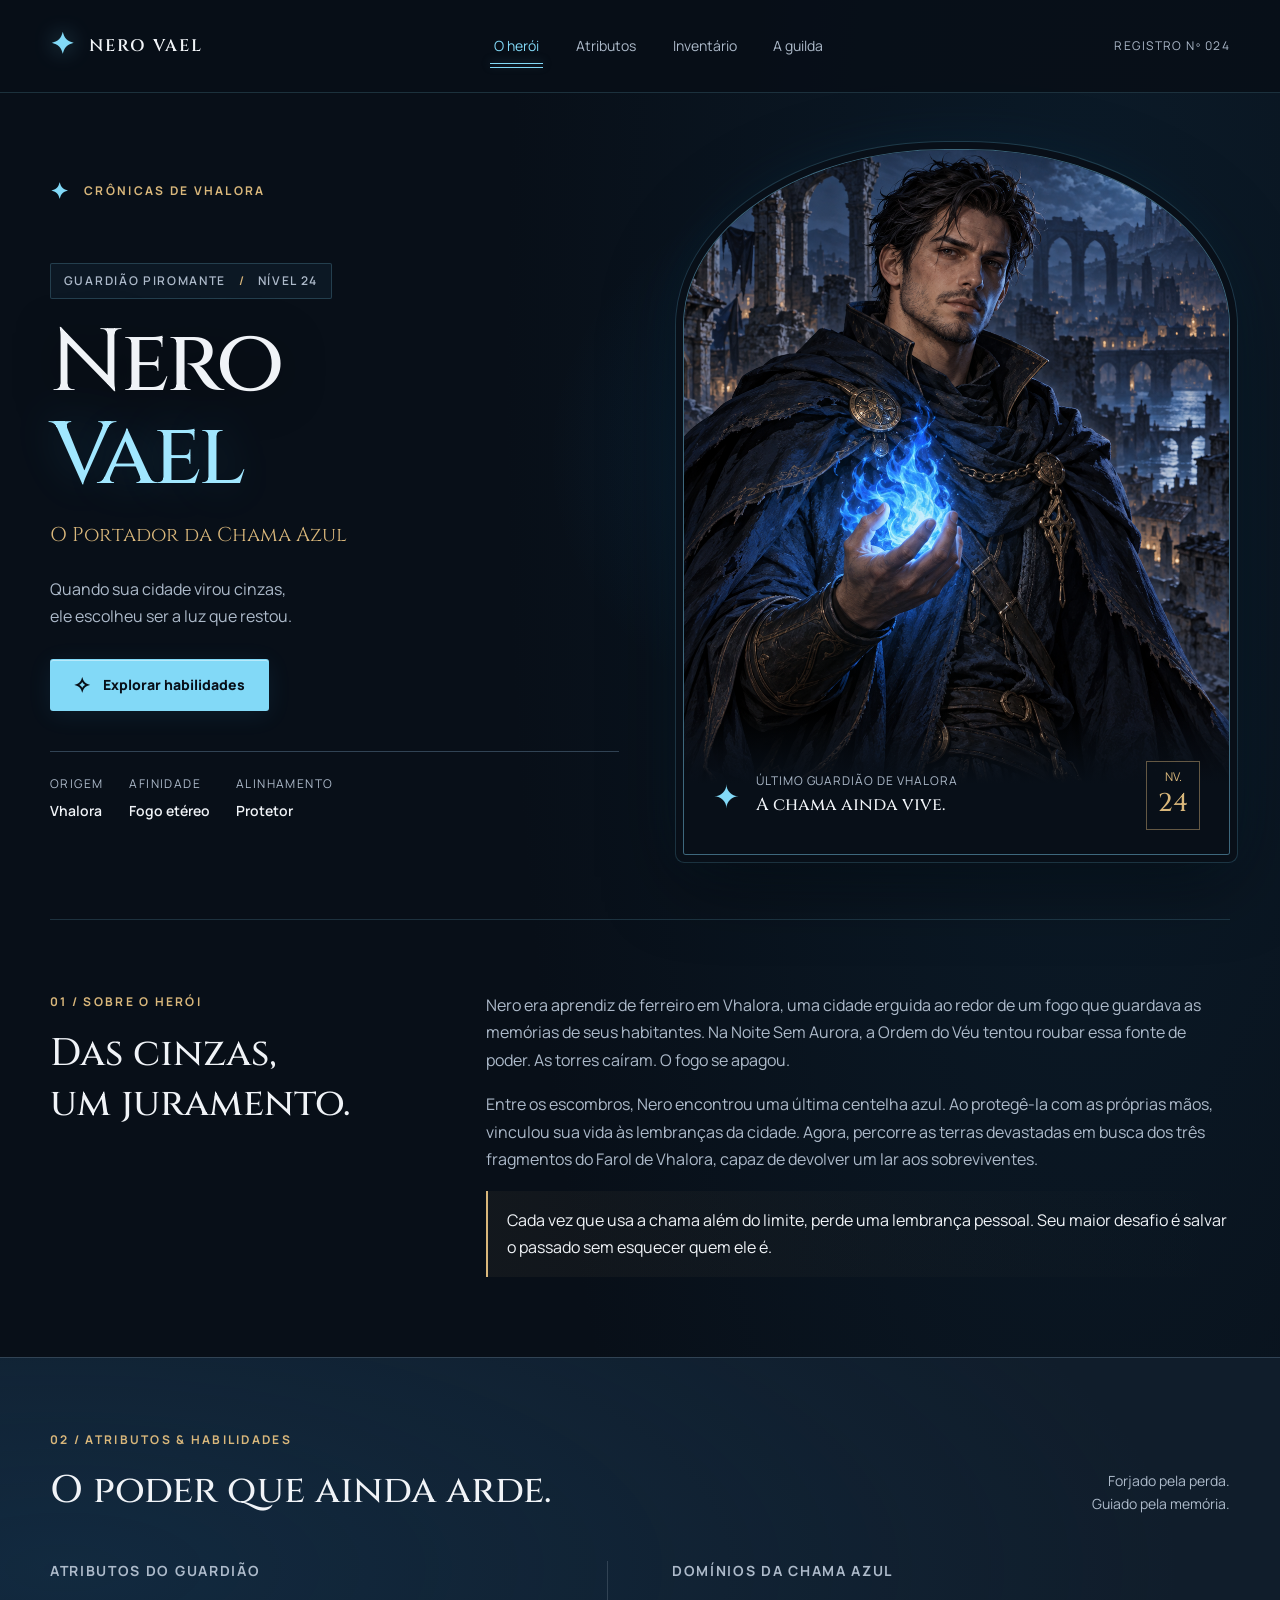
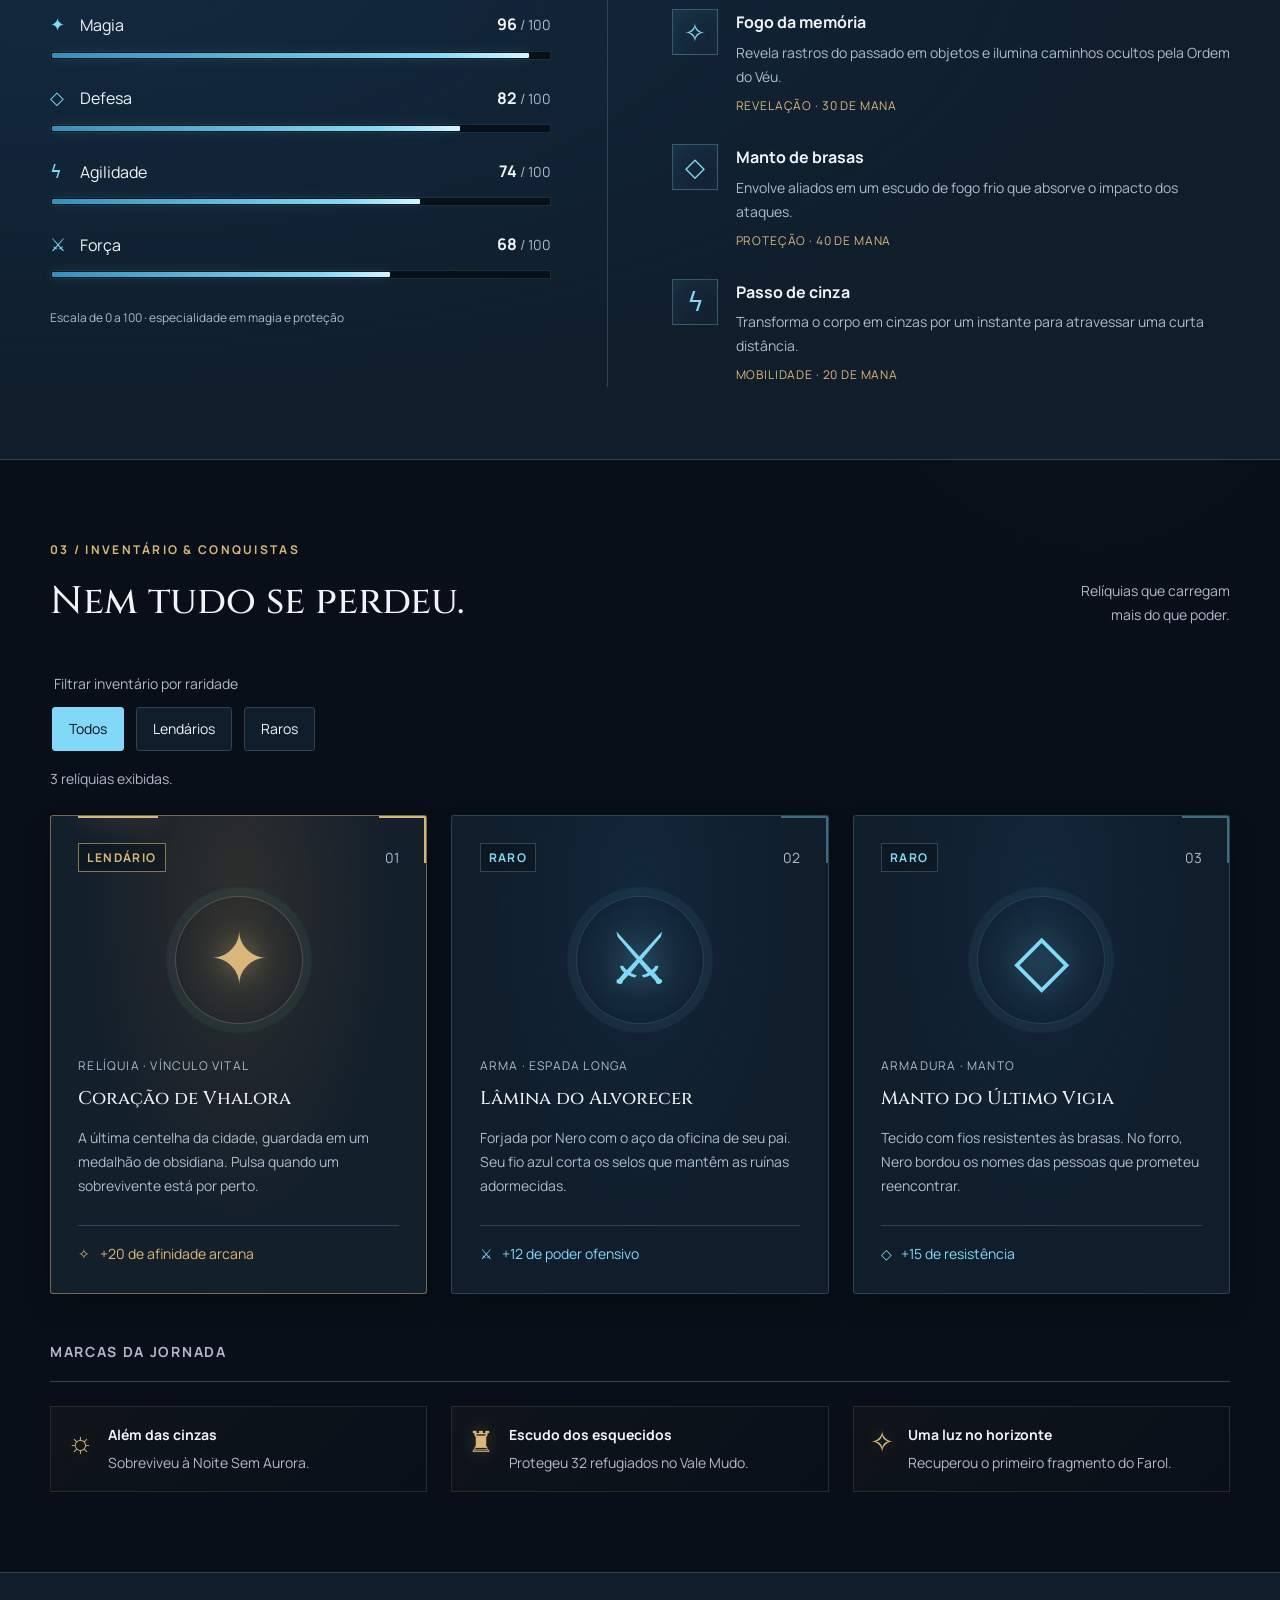
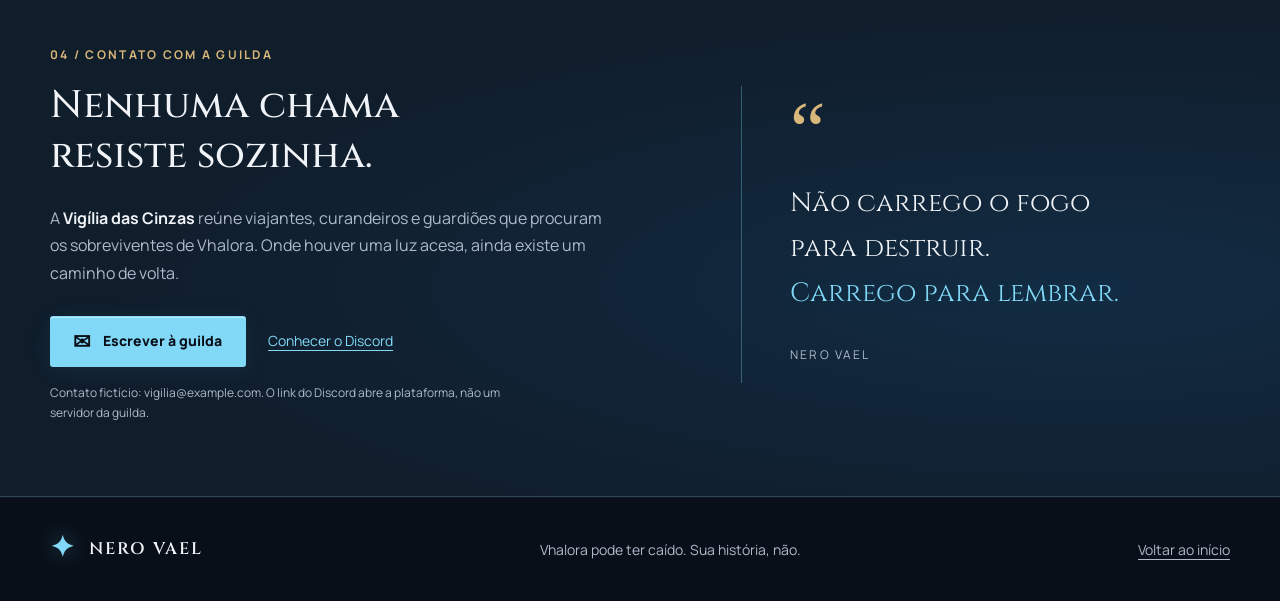
==== commit ab32f2f8: "Fixa cabeçalho durante rolagem e adiciona interações acessíveis" ====
--- a/index.html
+++ b/index.html
@@ -9,8 +9,9 @@
   <link rel="icon" type="image/svg+xml" href="data:image/svg+xml,%3Csvg xmlns='http://www.w3.org/2000/svg' viewBox='0 0 32 32'%3E%3Crect width='32' height='32' rx='7' fill='%23080f18'/%3E%3Cpath d='M16 3 20 12 29 16 20 20 16 29 12 20 3 16 12 12Z' fill='%2382d9f7'/%3E%3C/svg%3E">
   <link rel="preconnect" href="https://fonts.googleapis.com">
   <link rel="preconnect" href="https://fonts.gstatic.com" crossorigin>
-  <link href="https://fonts.googleapis.com/css2?family=Cinzel:wght@400;500;600;700&family=Manrope:wght@400;500;600;700;800&display=swap" rel="stylesheet">
+  <link href="https://fonts.googleapis.com/css2?family=Cinzel:wght@500;600&family=Manrope:wght@400;600;700;800&display=swap" rel="stylesheet">
   <link rel="stylesheet" href="style.css">
+  <script src="script.js" defer></script>
 </head>
 <body>
   <a class="pular-conteudo" href="#conteudo">Pular para o conteúdo</a>
@@ -29,7 +30,7 @@
     </div>
   </header>
 
-  <main id="conteudo">
+  <main id="conteudo" tabindex="-1">
     <!-- 01. Sobre o Herói: identidade, retrato e história original. -->
     <section class="sobre container" id="sobre" aria-labelledby="nome-heroi">
       <div class="apresentacao">
@@ -46,7 +47,7 @@
         </dl>
       </div>
       <figure class="retrato">
-        <img src="imagens/nero-vael.png" alt="Nero Vael, guardião de cabelos escuros e manto azul-noturno, segurando uma chama azul diante das ruínas de Vhalora." width="768" height="1024" fetchpriority="high">
+        <img src="imagens/nero-vael.png" alt="Nero Vael, guardião de cabelos escuros e manto azul-noturno, segurando uma chama azul diante das ruínas de Vhalora." width="768" height="1024" decoding="async" fetchpriority="high">
         <figcaption><span aria-hidden="true">✦</span><div><span class="legenda-menor">ÚLTIMO GUARDIÃO DE VHALORA</span><strong>A chama ainda vive.</strong></div><span class="selo-nivel">NV.<b>24</b></span></figcaption>
       </figure>
       <div class="historia">
@@ -55,7 +56,7 @@
       </div>
     </section>
 
-    <!-- 02. Atributos: números e barras estáticas; habilidades sem JavaScript. -->
+    <!-- 02. Atributos: números e barras acessíveis; habilidades do guardião. -->
     <section class="secao-atributos" id="atributos" aria-labelledby="titulo-atributos">
       <div class="container">
         <div class="cabecalho-secao"><div><p class="sobretitulo">02 / ATRIBUTOS & HABILIDADES</p><h2 id="titulo-atributos">O poder que ainda arde.</h2></div><p>Forjado pela perda. <br>Guiado pela memória.</p></div>
--- a/style.css
+++ b/style.css
@@ -1,285 +1,302 @@
-/* ==========================================================
-   01. Identidade visual e fundamentos
-   Cores e espaçamentos reutilizados em toda a ficha.
-   ========================================================== */
-:root {
-  --cor-fundo: #080f18;
-  --cor-painel: #101d2b;
-  --cor-painel-claro: #152638;
-  --cor-texto: #f0f3f7;
-  --cor-suave: #adbaca;
-  --cor-chama: #82d9f7;
-  --cor-ouro: #d9b77b;
-  --cor-borda: #314354;
-  --espaco-xs: .5rem;
-  --espaco-sm: 1rem;
-  --espaco-md: 1.5rem;
-  --espaco-lg: 2rem;
-  --espaco-xl: 4rem;
-  --fonte-titulo: 'Cinzel', Georgia, serif;
-  --fonte-texto: 'Manrope', Arial, sans-serif;
-}
-* { box-sizing: border-box; }
-html { scroll-behavior: smooth; scroll-padding-top: 2rem; }
-body { margin: 0; background: var(--cor-fundo); color: var(--cor-texto); font-family: var(--fonte-texto); font-size: 1rem; line-height: 1.7; }
-img { display: block; max-width: 100%; }
-a { color: inherit; text-underline-offset: .3em; }
-a:focus-visible { outline: 3px solid var(--cor-chama); outline-offset: 5px; border-radius: 2px; }
-h1, h2, h3, h4, p, figure, blockquote { margin: 0; }
-h1, h2 { font-family: var(--fonte-titulo); font-weight: 500; }
-h2 { font-size: clamp(1.75rem, 3vw, 2.6rem); line-height: 1.3; }
-h3 { font-size: 1.2rem; line-height: 1.4; }
-::selection { color: var(--cor-fundo); background: var(--cor-chama); }
-.container { width: min(1180px, calc(100% - 5rem)); margin-inline: auto; }
-.sobretitulo { color: var(--cor-ouro); font-size: .75rem; font-weight: 700; letter-spacing: .19em; margin-bottom: var(--espaco-sm); }
-.sobretitulo > span { color: var(--cor-chama); font-size: 1.35rem; vertical-align: middle; margin-right: .6rem; }
-.titulo-pequeno { font-family: var(--fonte-texto); font-size: .875rem; font-weight: 700; letter-spacing: .12em; }
-.sr-only { position: absolute; width: 1px; height: 1px; padding: 0; margin: -1px; overflow: hidden; clip: rect(0,0,0,0); white-space: nowrap; border: 0; }
-.pular-conteudo { position: absolute; top: -100px; left: 1rem; z-index: 10; padding: 1rem; background: var(--cor-chama); color: var(--cor-fundo); }
-.pular-conteudo:focus { top: 1rem; }
-
-/* 02. Cabeçalho e navegação: Flexbox com espaçamento uniforme. */
-.cabecalho { border-bottom: 1px solid var(--cor-borda); }
-.cabecalho-conteudo { min-height: 92px; display: flex; justify-content: space-between; align-items: center; gap: var(--espaco-lg); }
-.marca { display: inline-flex; align-items: center; gap: .8rem; min-height: 44px; text-decoration: none; font-family: var(--fonte-titulo); font-weight: 600; font-size: 1.05rem; letter-spacing: .12em; white-space: nowrap; }
-.marca > span { color: var(--cor-chama); font-size: 1.8rem; }
-.menu { display: flex; align-items: center; justify-content: space-evenly; gap: 1.8rem; }
-.menu a { display: inline-flex; align-items: center; min-height: 44px; padding: .25rem; font-size: .875rem; color: var(--cor-suave); text-decoration: none; border-bottom: 1px solid transparent; transition: color .2s, border-color .2s; }
-.menu a:hover, .menu a:focus-visible { color: var(--cor-chama); border-bottom-color: var(--cor-chama); }
-.registro { color: var(--cor-suave); font-size: .75rem; letter-spacing: .12em; }
-
-/* 03. Sobre o herói: retrato, identidade e biografia. */
-.sobre { display: grid; grid-template-columns: 1.04fr 1fr; column-gap: 4rem; padding-top: 3.5rem; padding-bottom: 5rem; }
-.apresentacao { padding-block: 1.5rem 2rem; align-self: center; }
-.classe { color: var(--cor-suave); font-size: .75rem; font-weight: 600; letter-spacing: .14em; margin-top: 2.3rem; }
-.classe span { color: var(--cor-ouro); padding-inline: .55rem; }
-h1 { font-size: clamp(3.6rem, 6.9vw, 6.4rem); line-height: 1.05; letter-spacing: -.035em; margin: 1.2rem 0 .9rem; }
-h1 span { color: var(--cor-chama); display: block; }
-.titulo-heroi { color: var(--cor-ouro); font-family: var(--fonte-titulo); font-size: clamp(1rem, 1.7vw, 1.25rem); }
-.resumo { color: var(--cor-suave); margin: 1.5rem 0 1.8rem; font-size: 1rem; }
-.botao { display: inline-flex; align-items: center; justify-content: center; gap: .75rem; min-height: 50px; padding: .8rem 1.4rem; font-size: .875rem; font-weight: 800; text-decoration: none; border: 1px solid transparent; border-radius: 3px; transition: background-color .22s ease, transform .22s ease, box-shadow .22s ease; }
-.botao-primario { color: var(--cor-fundo); background: var(--cor-chama); }
-.botao-primario:hover { background: #b5edff; transform: scale(1.035); box-shadow: 0 0 26px #82d9f724; }
-.botao > span { font-size: 1.3rem; line-height: 1; }
-.dados-heroi { display: flex; flex-wrap: wrap; gap: 1.6rem; margin: 2.5rem 0 0; padding-top: 1.4rem; border-top: 1px solid var(--cor-borda); }
-.dados-heroi dt { color: var(--cor-suave); font-size: .75rem; letter-spacing: .12em; }
-.dados-heroi dd { margin: .3rem 0 0; font-size: .875rem; font-weight: 600; }
-.retrato { min-width: 0; position: relative; align-self: stretch; background: var(--cor-painel); border: 1px solid #425361; overflow: hidden; border-radius: 48% 48% 3px 3px / 25% 25% 3px 3px; }
-.retrato img { width: 100%; height: 100%; min-height: 550px; max-height: 650px; object-fit: cover; object-position: center 28%; }
-.retrato figcaption { position: absolute; bottom: 0; left: 0; right: 0; display: flex; align-items: center; gap: 1rem; padding: 3rem 1.8rem 1.5rem; background: linear-gradient(transparent, #080f18 50%); }
-.retrato figcaption > span:first-child { color: var(--cor-chama); font-size: 2rem; }
-.legenda-menor { color: var(--cor-suave); font-size: .75rem; letter-spacing: .08em; display: block; }
-.retrato figcaption strong { font-family: var(--fonte-titulo); font-size: 1.1rem; font-weight: 500; }
-.selo-nivel { display: flex; flex-direction: column; align-items: center; margin-left: auto; border-left: 1px solid var(--cor-borda); padding-left: 1rem; color: var(--cor-ouro); font-size: .75rem; line-height: 1.4; }
-.selo-nivel b { font-size: 1.6rem; font-family: var(--fonte-titulo); font-weight: 500; }
-.historia { grid-column: 1 / -1; display: grid; grid-template-columns: 1fr 2fr; gap: 4rem; padding-top: 4.5rem; margin-top: 4rem; border-top: 1px solid var(--cor-borda); }
-.historia-texto { color: var(--cor-suave); }
-.historia-texto p + p { margin-top: 1.1rem; }
-.historia-texto .limite-poder { color: var(--cor-texto); border-left: 2px solid var(--cor-ouro); padding-left: 1.2rem; }
-
-/* 04. Atributos: a largura percentual de cada div representa seu valor. */
-.secao-atributos { background: var(--cor-painel); padding-block: 4.5rem; border-block: 1px solid var(--cor-borda); }
-.cabecalho-secao { display: flex; align-items: end; justify-content: space-between; gap: 2rem; margin-bottom: 2.8rem; }
-.cabecalho-secao > p { color: var(--cor-suave); font-size: .875rem; text-align: right; }
-.painel-poderes { display: grid; grid-template-columns: 1fr 1fr; gap: 4rem; }
-.atributos { padding-right: 3.5rem; border-right: 1px solid var(--cor-borda); }
-.atributos > h3, .habilidades > h3 { color: var(--cor-suave); margin-bottom: 1.8rem; }
-.atributo { margin-bottom: 1.4rem; }
-.rotulo-atributo { display: flex; justify-content: space-between; gap: 1rem; align-items: center; margin-bottom: .65rem; }
-.rotulo-atributo > span:last-child { color: var(--cor-suave); font-size: .875rem; }
-.rotulo-atributo strong { color: var(--cor-texto); font-size: 1rem; }
-.icone { display: inline-block; color: var(--cor-chama); width: 1.7rem; font-size: 1.15rem; }
-.barra-atributo { height: 7px; border-radius: 1px; background: #344658; overflow: hidden; }
-.preenchimento { height: 100%; background: var(--cor-chama); border-radius: inherit; }
-.nota-atributos { color: var(--cor-suave); font-size: .75rem; padding-top: .4rem; }
-.lista-habilidades { list-style: none; margin: 0; padding: 0; }
-.lista-habilidades li { display: flex; gap: 1.1rem; }
-.lista-habilidades li + li { margin-top: 1.6rem; }
-.simbolo-habilidade { display: flex; align-items: center; justify-content: center; width: 46px; height: 46px; flex-shrink: 0; border: 1px solid var(--cor-borda); color: var(--cor-chama); font-size: 1.6rem; }
-.lista-habilidades h4 { font-size: 1rem; font-weight: 700; margin-bottom: .3rem; }
-.lista-habilidades p { color: var(--cor-suave); font-size: .875rem; }
-.categoria { display: inline-block; color: var(--cor-ouro); font-size: .75rem; letter-spacing: .07em; margin-top: .45rem; }
-
-/* 05. Inventário e conquistas: grade responsiva e raridade também em texto. */
-.inventario { padding-block: 5rem; }
-.grade-inventario { display: grid; grid-template-columns: repeat(3, minmax(0, 1fr)); gap: var(--espaco-md); }
-.card-item { position: relative; display: flex; flex-direction: column; padding: 1.7rem; background: var(--cor-painel); border: 1px solid var(--cor-borda); border-radius: 3px; }
-.item-lendario { border-color: #897550; background: linear-gradient(145deg, #202932, var(--cor-painel) 65%); }
-.item-lendario::before { content: ''; position: absolute; top: -1px; left: 1.7rem; width: 3rem; height: 3px; background: var(--cor-ouro); }
-.topo-item { display: flex; justify-content: space-between; align-items: center; }
-.raridade { font-size: .75rem; font-weight: 700; letter-spacing: .12em; padding: .2rem .5rem; border: 1px solid var(--cor-borda); }
-.lendario { color: var(--cor-ouro); border-color: #897550; }
-.raro { color: var(--cor-chama); }
-.numero-item { color: var(--cor-suave); font-size: .875rem; }
-.icone-item { align-self: center; font-family: Georgia, 'Segoe UI Symbol', serif; font-size: 4.5rem; color: var(--cor-chama); line-height: 1; padding-block: 2rem; }
-.item-lendario .icone-item { color: var(--cor-ouro); }
-.tipo-item { color: var(--cor-suave); font-size: .75rem; letter-spacing: .1em; margin-bottom: .6rem; }
-.card-item h3 { font-family: var(--fonte-titulo); font-weight: 500; font-size: 1.15rem; margin-bottom: .9rem; }
-.card-item h3 + p { color: var(--cor-suave); font-size: .875rem; flex-grow: 1; }
-.efeito-item { border-top: 1px solid var(--cor-borda); margin-top: 1.7rem; padding-top: 1rem; color: var(--cor-chama); font-size: .875rem; }
-.efeito-item span { margin-right: .4rem; }
-.item-lendario .efeito-item { color: var(--cor-ouro); }
-.conquistas { margin-top: 3rem; }
-.conquistas h3 { color: var(--cor-suave); margin-bottom: 1.2rem; }
-.conquistas ul { display: grid; grid-template-columns: repeat(3, minmax(0, 1fr)); list-style: none; padding: 1.5rem 0 0; margin: 0; border-top: 1px solid var(--cor-borda); gap: 1.5rem; }
-.conquistas li { display: flex; align-items: start; gap: .9rem; }
-.conquistas li > span { color: var(--cor-ouro); font-size: 1.8rem; line-height: 1.3; }
-.conquistas strong { display: block; font-size: .875rem; }
-.conquistas div > span { display: block; font-size: .875rem; color: var(--cor-suave); margin-top: .3rem; }
-
-/* 06. Guilda: chamadas com área de toque, hover e foco visível. */
-.guilda { padding-block: 4.5rem; background: var(--cor-painel); border-block: 1px solid var(--cor-borda); }
-.guilda-conteudo { display: grid; grid-template-columns: 1.25fr 1fr; gap: 5rem; align-items: center; }
-.guilda h2 { margin-bottom: 1.5rem; }
-.guilda h2 + p { color: var(--cor-suave); max-width: 560px; }
-.guilda strong { color: var(--cor-texto); }
-.acoes-guilda { display: flex; align-items: center; flex-wrap: wrap; gap: 1.4rem; margin-top: 1.8rem; }
-.link-comunidade { display: inline-flex; align-items: center; min-height: 44px; font-size: .875rem; color: var(--cor-chama); }
-.link-comunidade:hover { color: #b5edff; }
-.aviso-contato { margin-top: 1rem; color: var(--cor-suave); font-size: .75rem; max-width: 480px; }
-blockquote { border-left: 1px solid var(--cor-borda); padding-left: 3rem; }
-blockquote > span { font-family: Georgia, serif; font-size: 5rem; line-height: .7; color: var(--cor-ouro); }
-blockquote p { font-family: var(--fonte-titulo); font-size: clamp(1.2rem, 2.2vw, 1.65rem); line-height: 1.7; margin-block: 1rem 1.5rem; }
-blockquote em { font-style: normal; color: var(--cor-chama); }
-blockquote cite { color: var(--cor-suave); font-size: .75rem; font-style: normal; letter-spacing: .18em; }
-
-/* 07. Rodapé. */
-.rodape { padding-block: 1.7rem; }
-.rodape-conteudo { display: flex; justify-content: space-between; align-items: center; gap: 1.5rem; }
-.rodape p { color: var(--cor-suave); font-size: .875rem; }
-.rodape-conteudo > a:last-child { display: inline-flex; align-items: center; min-height: 44px; color: var(--cor-suave); font-size: .875rem; }
-.rodape a:hover { color: var(--cor-chama); }
-
-/* 08. Tablet: duas colunas no inventário (640 a 1023 px). */
-@media (max-width: 1023px) {
-  .container { width: calc(100% - 3rem); }
-  .registro { display: none; }
-  .menu { gap: 1rem; }
-  .sobre { column-gap: 2rem; }
-  h1 { font-size: clamp(3.4rem, 8vw, 5rem); }
-  .retrato img { min-height: 540px; }
-  .retrato figcaption { padding-inline: 1rem; gap: .6rem; }
-  .legenda-menor { font-size: .75rem; letter-spacing: 0; }
-  .selo-nivel { display: none; }
-  .historia { gap: 2rem; }
-  .painel-poderes { gap: 2rem; }
-  .atributos { padding-right: 2rem; }
-  .grade-inventario, .conquistas ul { grid-template-columns: repeat(2, minmax(0, 1fr)); }
-  .guilda-conteudo { gap: 2rem; }
-  blockquote { padding-left: 2rem; }
-  .rodape-conteudo { flex-wrap: wrap; }
-}
-
-/* 09. Celular: uma coluna, menu sempre acessível, sem JavaScript. */
-@media (max-width: 639px) {
-  .container { width: calc(100% - 2.5rem); }
-  .cabecalho-conteudo { flex-direction: column; gap: .1rem; padding-top: .7rem; padding-bottom: .4rem; }
-  .menu { justify-content: space-between; width: 100%; gap: .25rem; }
-  .menu a { font-size: .875rem; }
-  .marca { font-size: .95rem; }
-  .sobre { grid-template-columns: minmax(0, 1fr); padding-top: 1.5rem; padding-bottom: 3rem; }
-  .apresentacao { padding-top: .7rem; }
-  .classe { margin-top: 1.4rem; font-size: .75rem; letter-spacing: .07em; }
-  h1 { font-size: clamp(3.5rem, 16vw, 5.2rem); }
-  h1 span { display: inline; }
-  .titulo-heroi { font-size: 1rem; }
-  .resumo { margin-block: 1rem 1.4rem; }
-  .dados-heroi { gap: 1.3rem; margin-top: 1.8rem; }
-  .dados-heroi dt { letter-spacing: .06em; }
-  .retrato { max-width: 440px; width: 100%; margin-inline: auto; }
-  .retrato img { height: auto; aspect-ratio: 4/5; min-height: 0; max-height: none; }
-  .retrato figcaption { padding: 3rem 1.2rem 1.2rem; }
-  .selo-nivel { display: flex; }
-  .historia { grid-template-columns: minmax(0, 1fr); gap: 1.4rem; padding-top: 2.5rem; margin-top: 2.5rem; }
-  .historia h2 br { display: none; }
-  .secao-atributos, .inventario, .guilda { padding-block: 3rem; }
-  .cabecalho-secao { display: block; margin-bottom: 2rem; }
-  .cabecalho-secao > p { text-align: left; margin-top: 1rem; }
-  .cabecalho-secao > p br { display: none; }
-  .painel-poderes, .grade-inventario, .conquistas ul, .guilda-conteudo { grid-template-columns: minmax(0, 1fr); }
-  .atributos { border-right: 0; padding: 0 0 2rem; border-bottom: 1px solid var(--cor-borda); }
-  .conquistas ul { gap: 1.3rem; }
-  .guilda-conteudo { gap: 2.5rem; }
-  blockquote { padding-left: 1.5rem; }
-  blockquote p { font-size: 1.5rem; }
-  .rodape-conteudo { flex-direction: column; align-items: start; gap: .5rem; }
-}
-
-/* 10. Acabamento visual: luz ambiente, molduras e movimento em CSS.
-   Apenas transform e opacity são animados continuamente. */
-body { background-image: radial-gradient(ellipse at 85% 10%, #12344c55, transparent 38%); }
-.cabecalho { background: #080f18e8; border-bottom-color: #82d9f72b; }
-.marca > span { text-shadow: 0 0 22px #82d9f770; }
-.menu a { position: relative; }
-.menu a::after { content: ''; position: absolute; bottom: 3px; left: 0; width: 100%; height: 1px; background: var(--cor-chama); transform: scaleX(0); transform-origin: left; transition: transform .3s ease; box-shadow: 0 0 10px #82d9f780; }
-.menu a:hover::after, .menu a:focus-visible::after { transform: scaleX(1); }
-.sobre { position: relative; isolation: isolate; }
-.sobre::before { content: ''; position: absolute; z-index: -1; top: 5%; right: -1%; width: 60%; height: 600px; pointer-events: none; background: radial-gradient(ellipse, #138de526, transparent 68%); animation: luz-ambiente 7s ease-in-out infinite alternate; }
-.apresentacao { animation: surgir .85s ease-out both; }
-h1 { text-shadow: 0 5px 40px #0008; }
-h1 span { color: #a1e7ff; text-shadow: 0 0 45px #53caff35; }
-.classe { display: inline-block; padding: .45rem .8rem; border: 1px solid #82d9f733; background: #101d2ba8; border-radius: 2px; }
-.botao { position: relative; isolation: isolate; overflow: hidden; box-shadow: inset 0 1px 0 #ffffff70, 0 4px 24px #4abfff16; }
-.botao::after { content: ''; position: absolute; inset: -50% -30%; z-index: -1; background: linear-gradient(110deg, transparent 35%, #ffffff65 50%, transparent 65%); transform: translateX(-100%); transition: transform .6s ease; pointer-events: none; }
-.botao:hover::after, .botao:focus-visible::after { transform: translateX(100%); }
-.botao-primario:hover { box-shadow: 0 0 32px #82d9f744, inset 0 1px 0 #fff; }
-.retrato { border-color: #82d9f766; box-shadow: 0 0 0 7px #080f18, 0 0 0 8px #82d9f72b, 0 22px 75px #0009, 0 0 60px #35adff1c; animation: surgir-retrato 1.1s ease-out both; }
-.retrato img { transition: transform 1.2s ease; }
-.retrato::after { content: ''; position: absolute; inset: 0; pointer-events: none; background: radial-gradient(ellipse at 40% 54%, #47caff22, transparent 38%); opacity: .3; animation: luz-ambiente 4s ease-in-out infinite alternate; }
-.retrato figcaption { z-index: 1; }
-.selo-nivel { border: 1px solid #d9b77b70; padding: .45rem .7rem; background: #080f18cc; }
-.historia { border-top-color: #82d9f72b; }
-.historia-texto .limite-poder { background: linear-gradient(90deg, #d9b77b0d, transparent); padding-block: 1rem; }
-.secao-atributos { background: radial-gradient(ellipse at 5% 30%, #15426755, transparent 65%), #101d2b; }
-.simbolo-habilidade { border-color: #82d9f74a; background: linear-gradient(135deg, #82d9f713, transparent); box-shadow: inset 0 0 18px #82d9f709; transition: border-color .3s, box-shadow .3s; }
-.lista-habilidades li:hover .simbolo-habilidade { border-color: var(--cor-chama); box-shadow: 0 0 20px #82d9f72a; }
-.barra-atributo { height: 9px; padding: 1px; border: 1px solid #82d9f725; background: #080f18; overflow: visible; }
-.preenchimento { background: linear-gradient(90deg, #368fbb, #82d9f7 80%, #d5f6ff); box-shadow: 0 0 12px #82d9f72b; transform-origin: left; animation: carregar-barra 1.3s ease-out both; }
-.card-item { overflow: hidden; background: radial-gradient(ellipse at 50% 18%, #163b5655, transparent 60%), #101d2b; border-color: #82d9f735; box-shadow: 0 12px 30px #0003; transition: border-color .35s, box-shadow .35s, transform .35s; }
-.card-item::after { content: ''; position: absolute; top: 0; right: 0; width: 45px; height: 45px; border-top: 2px solid #82d9f76b; border-right: 2px solid #82d9f76b; pointer-events: none; }
-.item-lendario { background: radial-gradient(ellipse at 50% 18%, #99703333, transparent 58%), #131f2b; border-color: #d9b77b80; }
-.item-lendario::after { border-color: #d9b77b; }
-.item-lendario::before { width: 5rem; box-shadow: 0 0 22px #d9b77b88; }
-.icone-item { width: 128px; height: 128px; display: flex; align-items: center; justify-content: center; padding: 0; margin: 1.5rem auto 2rem; border: 1px solid #82d9f729; border-radius: 50%; background: radial-gradient(circle, #82d9f718, transparent 72%); text-shadow: 0 0 24px #82d9f754; box-shadow: 0 0 0 8px #82d9f704, 0 0 0 9px #82d9f70b; transition: transform .5s ease, text-shadow .5s; }
-.item-lendario .icone-item { border-color: #d9b77b44; text-shadow: 0 0 26px #d9b77b70; background: radial-gradient(circle, #d9b77b19, transparent 72%); }
-.raridade { background: #080f1877; }
-.conquistas li { padding: 1rem; border: 1px solid #d9b77b25; background: linear-gradient(135deg, #d9b77b08, transparent); }
-.conquistas li > span { text-shadow: 0 0 18px #d9b77b45; }
-.guilda { background: radial-gradient(ellipse at 85% 60%, #16416666, transparent 65%), #101d2b; }
-blockquote { padding-block: 1rem; border-color: #82d9f754; }
-blockquote em { text-shadow: 0 0 24px #82d9f733; }
-.rodape { border-top: 1px solid #82d9f70d; }
-@media (hover: hover) and (pointer: fine) {
-  .retrato:hover img { transform: scale(1.035); }
-  .card-item:hover { transform: translateY(-7px); border-color: #82d9f7aa; box-shadow: 0 18px 38px #0006, 0 0 25px #82d9f711; }
-  .item-lendario:hover { border-color: var(--cor-ouro); box-shadow: 0 18px 38px #0006, 0 0 28px #d9b77b22; }
-  .card-item:hover .icone-item { transform: scale(1.07); }
-}
-@keyframes surgir { from { opacity: 0; transform: translateY(18px); } to { opacity: 1; transform: translateY(0); } }
-@keyframes surgir-retrato { from { opacity: 0; transform: translateY(22px) scale(.98); } to { opacity: 1; transform: translateY(0) scale(1); } }
-@keyframes luz-ambiente { from { opacity: .3; } to { opacity: .8; } }
-@keyframes carregar-barra { from { transform: scaleX(0); } to { transform: scaleX(1); } }
-@media (max-width: 639px) {
-  .retrato { width: calc(100% - 16px); margin-top: .5rem; }
-  .classe { font-size: .75rem; letter-spacing: .035em; }
-  .sobre::before { width: 100%; top: 400px; }
-  .conquistas li { padding: 1.1rem; }
-}
-
-/* 10. Preferência por menos movimento e impressão. */
-@media (prefers-reduced-motion: reduce) {
-  html { scroll-behavior: auto; }
-  *, *::before, *::after { transition: none !important; animation: none !important; }
-  .botao-primario:hover, .card-item:hover, .card-item:hover .icone-item, .retrato:hover img { transform: none; }
-}
-@media print {
-  body { background: white; color: black; }
-  .sobre::before, .retrato::after, .card-item::after { display: none; }
-  *, *::before, *::after { animation: none !important; text-shadow: none !important; box-shadow: none !important; }
-  .menu, .pular-conteudo, .botao, .rodape-conteudo > a:last-child { display: none; }
-  .container { width: 100%; }
-  .secao-atributos, .guilda, .card-item { background: white; }
-  p, .historia-texto, .historia-texto .limite-poder, .rotulo-atributo strong, .guilda strong, .dados-heroi, blockquote em { color: black !important; }
-  .sobre, .inventario, .secao-atributos, .guilda { padding-block: 1.5rem; }
-  .card-item, .atributo, .lista-habilidades li { break-inside: avoid; }
-}
+/* ==========================================================
+   01. Identidade visual e fundamentos
+   Cores e espaçamentos reutilizados em toda a ficha.
+   ========================================================== */
+:root {
+  --altura-cabecalho: 93px;
+  --cor-fundo: #080f18;
+  --cor-painel: #101d2b;
+  --cor-painel-claro: #152638;
+  --cor-texto: #f0f3f7;
+  --cor-suave: #adbaca;
+  --cor-chama: #82d9f7;
+  --cor-ouro: #d9b77b;
+  --cor-borda: #314354;
+  --espaco-xs: .5rem;
+  --espaco-sm: 1rem;
+  --espaco-md: 1.5rem;
+  --espaco-lg: 2rem;
+  --espaco-xl: 4rem;
+  --fonte-titulo: 'Cinzel', Georgia, serif;
+  --fonte-texto: 'Manrope', Arial, sans-serif;
+}
+* { box-sizing: border-box; }
+html { scroll-behavior: smooth; scroll-padding-top: calc(var(--altura-cabecalho) + 1rem); }
+body { margin: 0; background: var(--cor-fundo); color: var(--cor-texto); font-family: var(--fonte-texto); font-size: 1rem; line-height: 1.7; }
+img { display: block; max-width: 100%; }
+a { color: inherit; text-underline-offset: .3em; }
+a:focus-visible { outline: 3px solid var(--cor-chama); outline-offset: 5px; border-radius: 2px; }
+h1, h2, h3, h4, p, figure, blockquote { margin: 0; }
+h1, h2 { font-family: var(--fonte-titulo); font-weight: 500; }
+h2 { font-size: clamp(1.75rem, 3vw, 2.6rem); line-height: 1.3; }
+h3 { font-size: 1.2rem; line-height: 1.4; }
+::selection { color: var(--cor-fundo); background: var(--cor-chama); }
+.container { width: min(1180px, calc(100% - 5rem)); margin-inline: auto; }
+.sobretitulo { color: var(--cor-ouro); font-size: .75rem; font-weight: 700; letter-spacing: .19em; margin-bottom: var(--espaco-sm); }
+.sobretitulo > span { color: var(--cor-chama); font-size: 1.35rem; vertical-align: middle; margin-right: .6rem; }
+.titulo-pequeno { font-family: var(--fonte-texto); font-size: .875rem; font-weight: 700; letter-spacing: .12em; }
+.sr-only { position: absolute; width: 1px; height: 1px; padding: 0; margin: -1px; overflow: hidden; clip: rect(0,0,0,0); white-space: nowrap; border: 0; }
+.pular-conteudo { position: absolute; top: -100px; left: 1rem; z-index: 30; padding: 1rem; background: var(--cor-chama); color: var(--cor-fundo); }
+.pular-conteudo:focus { top: 1rem; }
+
+/* 02. Cabeçalho e navegação: Flexbox com espaçamento uniforme. */
+.cabecalho { position: sticky; top: 0; z-index: 20; border-bottom: 1px solid var(--cor-borda); }
+.cabecalho-conteudo { min-height: 92px; display: flex; justify-content: space-between; align-items: center; gap: var(--espaco-lg); }
+.marca { display: inline-flex; align-items: center; gap: .8rem; min-height: 44px; text-decoration: none; font-family: var(--fonte-titulo); font-weight: 600; font-size: 1.05rem; letter-spacing: .12em; white-space: nowrap; }
+.marca > span { color: var(--cor-chama); font-size: 1.8rem; }
+.menu { display: flex; align-items: center; justify-content: space-evenly; gap: 1.8rem; }
+.menu a { display: inline-flex; align-items: center; min-height: 44px; padding: .25rem; font-size: .875rem; color: var(--cor-suave); text-decoration: none; border-bottom: 1px solid transparent; transition: color .2s, border-color .2s; }
+.menu a:hover, .menu a:focus-visible { color: var(--cor-chama); border-bottom-color: var(--cor-chama); }
+.registro { color: var(--cor-suave); font-size: .75rem; letter-spacing: .12em; }
+
+/* 03. Sobre o herói: retrato, identidade e biografia. */
+.sobre { display: grid; grid-template-columns: 1.04fr 1fr; column-gap: 4rem; padding-top: 3.5rem; padding-bottom: 5rem; }
+.apresentacao { padding-block: 1.5rem 2rem; align-self: center; }
+.classe { color: var(--cor-suave); font-size: .75rem; font-weight: 600; letter-spacing: .14em; margin-top: 2.3rem; }
+.classe span { color: var(--cor-ouro); padding-inline: .55rem; }
+h1 { font-size: clamp(3.6rem, 6.9vw, 6.4rem); line-height: 1.05; letter-spacing: -.035em; margin: 1.2rem 0 .9rem; }
+h1 span { color: var(--cor-chama); display: block; }
+.titulo-heroi { color: var(--cor-ouro); font-family: var(--fonte-titulo); font-size: clamp(1rem, 1.7vw, 1.25rem); }
+.resumo { color: var(--cor-suave); margin: 1.5rem 0 1.8rem; font-size: 1rem; }
+.botao { display: inline-flex; align-items: center; justify-content: center; gap: .75rem; min-height: 50px; padding: .8rem 1.4rem; font-size: .875rem; font-weight: 800; text-decoration: none; border: 1px solid transparent; border-radius: 3px; transition: background-color .22s ease, transform .22s ease, box-shadow .22s ease; }
+.botao-primario { color: var(--cor-fundo); background: var(--cor-chama); }
+.botao-primario:hover { background: #b5edff; transform: scale(1.035); box-shadow: 0 0 26px #82d9f724; }
+.botao > span { font-size: 1.3rem; line-height: 1; }
+.dados-heroi { display: flex; flex-wrap: wrap; gap: 1.6rem; margin: 2.5rem 0 0; padding-top: 1.4rem; border-top: 1px solid var(--cor-borda); }
+.dados-heroi dt { color: var(--cor-suave); font-size: .75rem; letter-spacing: .12em; }
+.dados-heroi dd { margin: .3rem 0 0; font-size: .875rem; font-weight: 600; }
+.retrato { min-width: 0; position: relative; align-self: stretch; background: var(--cor-painel); border: 1px solid #425361; overflow: hidden; border-radius: 48% 48% 3px 3px / 25% 25% 3px 3px; }
+.retrato img { width: 100%; height: 100%; min-height: 550px; max-height: 650px; object-fit: cover; object-position: center 28%; }
+.retrato figcaption { position: absolute; bottom: 0; left: 0; right: 0; display: flex; align-items: center; gap: 1rem; padding: 3rem 1.8rem 1.5rem; background: linear-gradient(transparent, #080f18 50%); }
+.retrato figcaption > span:first-child { color: var(--cor-chama); font-size: 2rem; }
+.legenda-menor { color: var(--cor-suave); font-size: .75rem; letter-spacing: .08em; display: block; }
+.retrato figcaption strong { font-family: var(--fonte-titulo); font-size: 1.1rem; font-weight: 500; }
+.selo-nivel { display: flex; flex-direction: column; align-items: center; margin-left: auto; border-left: 1px solid var(--cor-borda); padding-left: 1rem; color: var(--cor-ouro); font-size: .75rem; line-height: 1.4; }
+.selo-nivel b { font-size: 1.6rem; font-family: var(--fonte-titulo); font-weight: 500; }
+.historia { grid-column: 1 / -1; display: grid; grid-template-columns: 1fr 2fr; gap: 4rem; padding-top: 4.5rem; margin-top: 4rem; border-top: 1px solid var(--cor-borda); }
+.historia-texto { color: var(--cor-suave); }
+.historia-texto p + p { margin-top: 1.1rem; }
+.historia-texto .limite-poder { color: var(--cor-texto); border-left: 2px solid var(--cor-ouro); padding-left: 1.2rem; }
+
+/* 04. Atributos: a largura percentual de cada div representa seu valor. */
+.secao-atributos { background: var(--cor-painel); padding-block: 4.5rem; border-block: 1px solid var(--cor-borda); }
+.cabecalho-secao { display: flex; align-items: end; justify-content: space-between; gap: 2rem; margin-bottom: 2.8rem; }
+.cabecalho-secao > p { color: var(--cor-suave); font-size: .875rem; text-align: right; }
+.painel-poderes { display: grid; grid-template-columns: 1fr 1fr; gap: 4rem; }
+.atributos { padding-right: 3.5rem; border-right: 1px solid var(--cor-borda); }
+.atributos > h3, .habilidades > h3 { color: var(--cor-suave); margin-bottom: 1.8rem; }
+.atributo { margin-bottom: 1.4rem; }
+.rotulo-atributo { display: flex; justify-content: space-between; gap: 1rem; align-items: center; margin-bottom: .65rem; }
+.rotulo-atributo > span:last-child { color: var(--cor-suave); font-size: .875rem; }
+.rotulo-atributo strong { color: var(--cor-texto); font-size: 1rem; }
+.icone { display: inline-block; color: var(--cor-chama); width: 1.7rem; font-size: 1.15rem; }
+.barra-atributo { height: 7px; border-radius: 1px; background: #344658; overflow: hidden; }
+.preenchimento { height: 100%; background: var(--cor-chama); border-radius: inherit; }
+.nota-atributos { color: var(--cor-suave); font-size: .75rem; padding-top: .4rem; }
+.lista-habilidades { list-style: none; margin: 0; padding: 0; }
+.lista-habilidades li { display: flex; gap: 1.1rem; }
+.lista-habilidades li + li { margin-top: 1.6rem; }
+.simbolo-habilidade { display: flex; align-items: center; justify-content: center; width: 46px; height: 46px; flex-shrink: 0; border: 1px solid var(--cor-borda); color: var(--cor-chama); font-size: 1.6rem; }
+.lista-habilidades h4 { font-size: 1rem; font-weight: 700; margin-bottom: .3rem; }
+.lista-habilidades p { color: var(--cor-suave); font-size: .875rem; }
+.categoria { display: inline-block; color: var(--cor-ouro); font-size: .75rem; letter-spacing: .07em; margin-top: .45rem; }
+
+/* 05. Inventário e conquistas: grade responsiva e raridade também em texto. */
+.inventario { padding-block: 5rem; }
+.grade-inventario { display: grid; grid-template-columns: repeat(3, minmax(0, 1fr)); gap: var(--espaco-md); }
+.card-item { position: relative; display: flex; flex-direction: column; padding: 1.7rem; background: var(--cor-painel); border: 1px solid var(--cor-borda); border-radius: 3px; }
+.item-lendario { border-color: #897550; background: linear-gradient(145deg, #202932, var(--cor-painel) 65%); }
+.item-lendario::before { content: ''; position: absolute; top: -1px; left: 1.7rem; width: 3rem; height: 3px; background: var(--cor-ouro); }
+.topo-item { display: flex; justify-content: space-between; align-items: center; }
+.raridade { font-size: .75rem; font-weight: 700; letter-spacing: .12em; padding: .2rem .5rem; border: 1px solid var(--cor-borda); }
+.lendario { color: var(--cor-ouro); border-color: #897550; }
+.raro { color: var(--cor-chama); }
+.numero-item { color: var(--cor-suave); font-size: .875rem; }
+.icone-item { align-self: center; font-family: Georgia, 'Segoe UI Symbol', serif; font-size: 4.5rem; color: var(--cor-chama); line-height: 1; padding-block: 2rem; }
+.item-lendario .icone-item { color: var(--cor-ouro); }
+.tipo-item { color: var(--cor-suave); font-size: .75rem; letter-spacing: .1em; margin-bottom: .6rem; }
+.card-item h3 { font-family: var(--fonte-titulo); font-weight: 500; font-size: 1.15rem; margin-bottom: .9rem; }
+.card-item h3 + p { color: var(--cor-suave); font-size: .875rem; flex-grow: 1; }
+.efeito-item { border-top: 1px solid var(--cor-borda); margin-top: 1.7rem; padding-top: 1rem; color: var(--cor-chama); font-size: .875rem; }
+.efeito-item span { margin-right: .4rem; }
+.item-lendario .efeito-item { color: var(--cor-ouro); }
+.conquistas { margin-top: 3rem; }
+.conquistas h3 { color: var(--cor-suave); margin-bottom: 1.2rem; }
+.conquistas ul { display: grid; grid-template-columns: repeat(3, minmax(0, 1fr)); list-style: none; padding: 1.5rem 0 0; margin: 0; border-top: 1px solid var(--cor-borda); gap: 1.5rem; }
+.conquistas li { display: flex; align-items: start; gap: .9rem; }
+.conquistas li > span { color: var(--cor-ouro); font-size: 1.8rem; line-height: 1.3; }
+.conquistas strong { display: block; font-size: .875rem; }
+.conquistas div > span { display: block; font-size: .875rem; color: var(--cor-suave); margin-top: .3rem; }
+
+/* 06. Guilda: chamadas com área de toque, hover e foco visível. */
+.guilda { padding-block: 4.5rem; background: var(--cor-painel); border-block: 1px solid var(--cor-borda); }
+.guilda-conteudo { display: grid; grid-template-columns: 1.25fr 1fr; gap: 5rem; align-items: center; }
+.guilda h2 { margin-bottom: 1.5rem; }
+.guilda h2 + p { color: var(--cor-suave); max-width: 560px; }
+.guilda strong { color: var(--cor-texto); }
+.acoes-guilda { display: flex; align-items: center; flex-wrap: wrap; gap: 1.4rem; margin-top: 1.8rem; }
+.link-comunidade { display: inline-flex; align-items: center; min-height: 44px; font-size: .875rem; color: var(--cor-chama); }
+.link-comunidade:hover { color: #b5edff; }
+.aviso-contato { margin-top: 1rem; color: var(--cor-suave); font-size: .75rem; max-width: 480px; }
+blockquote { border-left: 1px solid var(--cor-borda); padding-left: 3rem; }
+blockquote > span { font-family: Georgia, serif; font-size: 5rem; line-height: .7; color: var(--cor-ouro); }
+blockquote p { font-family: var(--fonte-titulo); font-size: clamp(1.2rem, 2.2vw, 1.65rem); line-height: 1.7; margin-block: 1rem 1.5rem; }
+blockquote em { font-style: normal; color: var(--cor-chama); }
+blockquote cite { color: var(--cor-suave); font-size: .75rem; font-style: normal; letter-spacing: .18em; }
+
+/* 07. Rodapé. */
+.rodape { padding-block: 1.7rem; }
+.rodape-conteudo { display: flex; justify-content: space-between; align-items: center; gap: 1.5rem; }
+.rodape p { color: var(--cor-suave); font-size: .875rem; }
+.rodape-conteudo > a:last-child { display: inline-flex; align-items: center; min-height: 44px; color: var(--cor-suave); font-size: .875rem; }
+.rodape a:hover { color: var(--cor-chama); }
+
+/* 08. Tablet: duas colunas no inventário (640 a 1023 px). */
+@media (max-width: 1023px) {
+  .container { width: calc(100% - 3rem); }
+  .registro { display: none; }
+  .menu { gap: 1rem; }
+  .sobre { column-gap: 2rem; }
+  h1 { font-size: clamp(3.4rem, 8vw, 5rem); }
+  .retrato img { min-height: 540px; }
+  .retrato figcaption { padding-inline: 1rem; gap: .6rem; }
+  .legenda-menor { font-size: .75rem; letter-spacing: 0; }
+  .selo-nivel { display: none; }
+  .historia { gap: 2rem; }
+  .painel-poderes { gap: 2rem; }
+  .atributos { padding-right: 2rem; }
+  .grade-inventario, .conquistas ul { grid-template-columns: repeat(2, minmax(0, 1fr)); }
+  .guilda-conteudo { gap: 2rem; }
+  blockquote { padding-left: 2rem; }
+  .rodape-conteudo { flex-wrap: wrap; }
+}
+
+/* 09. Celular: uma coluna, menu sempre acessível, sem JavaScript. */
+@media (max-width: 639px) {
+  .container { width: calc(100% - 2.5rem); }
+  .cabecalho-conteudo { flex-direction: column; gap: .1rem; padding-top: .7rem; padding-bottom: .4rem; }
+  .menu { justify-content: space-between; width: 100%; gap: .25rem; }
+  .menu a { font-size: .875rem; }
+  .marca { font-size: .95rem; }
+  .sobre { grid-template-columns: minmax(0, 1fr); padding-top: 1.5rem; padding-bottom: 3rem; }
+  .apresentacao { padding-top: .7rem; }
+  .classe { margin-top: 1.4rem; font-size: .75rem; letter-spacing: .07em; }
+  h1 { font-size: clamp(3.5rem, 16vw, 5.2rem); }
+  h1 span { display: inline; }
+  .titulo-heroi { font-size: 1rem; }
+  .resumo { margin-block: 1rem 1.4rem; }
+  .dados-heroi { gap: 1.3rem; margin-top: 1.8rem; }
+  .dados-heroi dt { letter-spacing: .06em; }
+  .retrato { max-width: 440px; width: 100%; margin-inline: auto; }
+  .retrato img { height: auto; aspect-ratio: 4/5; min-height: 0; max-height: none; }
+  .retrato figcaption { padding: 3rem 1.2rem 1.2rem; }
+  .selo-nivel { display: flex; }
+  .historia { grid-template-columns: minmax(0, 1fr); gap: 1.4rem; padding-top: 2.5rem; margin-top: 2.5rem; }
+  .historia h2 br { display: none; }
+  .secao-atributos, .inventario, .guilda { padding-block: 3rem; }
+  .cabecalho-secao { display: block; margin-bottom: 2rem; }
+  .cabecalho-secao > p { text-align: left; margin-top: 1rem; }
+  .cabecalho-secao > p br { display: none; }
+  .painel-poderes, .grade-inventario, .conquistas ul, .guilda-conteudo { grid-template-columns: minmax(0, 1fr); }
+  .atributos { border-right: 0; padding: 0 0 2rem; border-bottom: 1px solid var(--cor-borda); }
+  .conquistas ul { gap: 1.3rem; }
+  .guilda-conteudo { gap: 2.5rem; }
+  blockquote { padding-left: 1.5rem; }
+  blockquote p { font-size: 1.5rem; }
+  .rodape-conteudo { flex-direction: column; align-items: start; gap: .5rem; }
+}
+
+/* 10. Acabamento visual: luz ambiente, molduras e movimento em CSS.
+   Apenas transform e opacity são animados continuamente. */
+body { background-image: radial-gradient(ellipse at 85% 10%, #12344c55, transparent 38%); }
+.cabecalho { background: #080f18e8; border-bottom-color: #82d9f72b; }
+.marca > span { text-shadow: 0 0 22px #82d9f770; }
+.menu a { position: relative; }
+.menu a::after { content: ''; position: absolute; bottom: 3px; left: 0; width: 100%; height: 1px; background: var(--cor-chama); transform: scaleX(0); transform-origin: left; transition: transform .3s ease; box-shadow: 0 0 10px #82d9f780; }
+.menu a:hover::after, .menu a:focus-visible::after { transform: scaleX(1); }
+.sobre { position: relative; isolation: isolate; }
+.sobre::before { content: ''; position: absolute; z-index: -1; top: 5%; right: -1%; width: 60%; height: 600px; pointer-events: none; background: radial-gradient(ellipse, #138de526, transparent 68%);  }
+.apresentacao { animation: surgir .85s ease-out both; }
+h1 { text-shadow: 0 5px 40px #0008; }
+h1 span { color: #a1e7ff; text-shadow: 0 0 45px #53caff35; }
+.classe { display: inline-block; padding: .45rem .8rem; border: 1px solid #82d9f733; background: #101d2ba8; border-radius: 2px; }
+.botao { position: relative; isolation: isolate; overflow: hidden; box-shadow: inset 0 1px 0 #ffffff70, 0 4px 24px #4abfff16; }
+.botao::after { content: ''; position: absolute; inset: -50% -30%; z-index: -1; background: linear-gradient(110deg, transparent 35%, #ffffff65 50%, transparent 65%); transform: translateX(-100%); transition: transform .6s ease; pointer-events: none; }
+.botao:hover::after, .botao:focus-visible::after { transform: translateX(100%); }
+.botao-primario:hover { box-shadow: 0 0 32px #82d9f744, inset 0 1px 0 #fff; }
+.retrato { border-color: #82d9f766; box-shadow: 0 0 0 7px #080f18, 0 0 0 8px #82d9f72b, 0 22px 75px #0009, 0 0 60px #35adff1c; animation: surgir-retrato 1.1s ease-out both; }
+.retrato img { transition: transform 1.2s ease; }
+.retrato::after { content: ''; position: absolute; inset: 0; pointer-events: none; background: radial-gradient(ellipse at 40% 54%, #47caff22, transparent 38%); opacity: .3;  }
+.retrato figcaption { z-index: 1; }
+.selo-nivel { border: 1px solid #d9b77b70; padding: .45rem .7rem; background: #080f18cc; }
+.historia { border-top-color: #82d9f72b; }
+.historia-texto .limite-poder { background: linear-gradient(90deg, #d9b77b0d, transparent); padding-block: 1rem; }
+.secao-atributos { background: radial-gradient(ellipse at 5% 30%, #15426755, transparent 65%), #101d2b; }
+.simbolo-habilidade { border-color: #82d9f74a; background: linear-gradient(135deg, #82d9f713, transparent); box-shadow: inset 0 0 18px #82d9f709; transition: border-color .3s, box-shadow .3s; }
+.lista-habilidades li:hover .simbolo-habilidade { border-color: var(--cor-chama); box-shadow: 0 0 20px #82d9f72a; }
+.barra-atributo { height: 9px; padding: 1px; border: 1px solid #82d9f725; background: #080f18; overflow: visible; }
+.preenchimento { background: linear-gradient(90deg, #368fbb, #82d9f7 80%, #d5f6ff); box-shadow: 0 0 12px #82d9f72b; transform-origin: left; animation: carregar-barra 1.3s ease-out both; }
+.card-item { overflow: hidden; background: radial-gradient(ellipse at 50% 18%, #163b5655, transparent 60%), #101d2b; border-color: #82d9f735; box-shadow: 0 12px 30px #0003; transition: border-color .35s, box-shadow .35s, transform .35s; }
+.card-item::after { content: ''; position: absolute; top: 0; right: 0; width: 45px; height: 45px; border-top: 2px solid #82d9f76b; border-right: 2px solid #82d9f76b; pointer-events: none; }
+.item-lendario { background: radial-gradient(ellipse at 50% 18%, #99703333, transparent 58%), #131f2b; border-color: #d9b77b80; }
+.item-lendario::after { border-color: #d9b77b; }
+.item-lendario::before { width: 5rem; box-shadow: 0 0 22px #d9b77b88; }
+.icone-item { width: 128px; height: 128px; display: flex; align-items: center; justify-content: center; padding: 0; margin: 1.5rem auto 2rem; border: 1px solid #82d9f729; border-radius: 50%; background: radial-gradient(circle, #82d9f718, transparent 72%); text-shadow: 0 0 24px #82d9f754; box-shadow: 0 0 0 8px #82d9f704, 0 0 0 9px #82d9f70b; transition: transform .5s ease, text-shadow .5s; }
+.item-lendario .icone-item { border-color: #d9b77b44; text-shadow: 0 0 26px #d9b77b70; background: radial-gradient(circle, #d9b77b19, transparent 72%); }
+.raridade { background: #080f1877; }
+.conquistas li { padding: 1rem; border: 1px solid #d9b77b25; background: linear-gradient(135deg, #d9b77b08, transparent); }
+.conquistas li > span { text-shadow: 0 0 18px #d9b77b45; }
+.guilda { background: radial-gradient(ellipse at 85% 60%, #16416666, transparent 65%), #101d2b; }
+blockquote { padding-block: 1rem; border-color: #82d9f754; }
+blockquote em { text-shadow: 0 0 24px #82d9f733; }
+.rodape { border-top: 1px solid #82d9f70d; }
+@media (hover: hover) and (pointer: fine) {
+  .retrato:hover img { transform: scale(1.035); }
+  .card-item:hover { transform: translateY(-7px); border-color: #82d9f7aa; box-shadow: 0 18px 38px #0006, 0 0 25px #82d9f711; }
+  .item-lendario:hover { border-color: var(--cor-ouro); box-shadow: 0 18px 38px #0006, 0 0 28px #d9b77b22; }
+  .card-item:hover .icone-item { transform: scale(1.07); }
+}
+@keyframes surgir { from { opacity: 0; transform: translateY(18px); } to { opacity: 1; transform: translateY(0); } }
+@keyframes surgir-retrato { from { opacity: 0; transform: translateY(22px) scale(.98); } to { opacity: 1; transform: translateY(0) scale(1); } }
+@keyframes carregar-barra { from { transform: scaleX(0); } to { transform: scaleX(1); } }
+@media (max-width: 639px) {
+  .retrato { width: calc(100% - 16px); margin-top: .5rem; }
+  .classe { font-size: .75rem; letter-spacing: .035em; }
+  .sobre::before { width: 100%; top: 400px; }
+  .conquistas li { padding: 1.1rem; }
+}
+
+/* 11. Navegação e filtros com aprimoramento progressivo. */
+.menu a[aria-current="location"] { color: var(--cor-chama); border-bottom-color: var(--cor-chama); }
+.menu a[aria-current="location"]::after { transform: scaleX(1); }
+.filtros-inventario { display: flex; flex-wrap: wrap; gap: .75rem; margin-bottom: 1rem; padding: 0; border: 0; min-width: 0; }
+.filtros-inventario legend { margin-bottom: .75rem; color: var(--cor-suave); font-size: .875rem; }
+.filtro { font: inherit; font-size: .875rem; min-height: 44px; padding: .5rem 1rem; cursor: pointer; border: 1px solid var(--cor-borda); border-radius: 3px; background: var(--cor-painel); color: var(--cor-texto); }
+.filtro[aria-pressed="true"] { background: var(--cor-chama); color: var(--cor-fundo); border-color: var(--cor-chama); }
+.filtro:focus-visible { outline: 3px solid var(--cor-ouro); outline-offset: 3px; }
+.resultado-inventario { margin-bottom: 1.5rem; color: var(--cor-suave); font-size: .875rem; }
+.card-item[hidden] { display: none; }
+@media (max-width: 639px) {
+  :root { --altura-cabecalho: 110px; }
+}
+
+/* 12. Preferência por menos movimento e impressão. */
+@media (prefers-reduced-motion: reduce) {
+  html { scroll-behavior: auto; }
+  *, *::before, *::after { transition: none !important; animation: none !important; }
+  .botao-primario:hover, .card-item:hover, .card-item:hover .icone-item, .retrato:hover img { transform: none; }
+}
+@media print {
+  body { background: white; color: black; }
+  .cabecalho { position: static; }
+  .filtros-inventario, .resultado-inventario { display: none; }
+  .card-item[hidden] { display: flex; }
+  .sobre::before, .retrato::after, .card-item::after { display: none; }
+  *, *::before, *::after { animation: none !important; text-shadow: none !important; box-shadow: none !important; }
+  .menu, .pular-conteudo, .botao, .rodape-conteudo > a:last-child { display: none; }
+  .container { width: 100%; }
+  .secao-atributos, .guilda, .card-item { background: white; }
+  p, .historia-texto, .historia-texto .limite-poder, .rotulo-atributo strong, .guilda strong, .dados-heroi, blockquote em { color: black !important; }
+  .sobre, .inventario, .secao-atributos, .guilda { padding-block: 1.5rem; }
+  .card-item, .atributo, .lista-habilidades li { break-inside: avoid; }
+}
